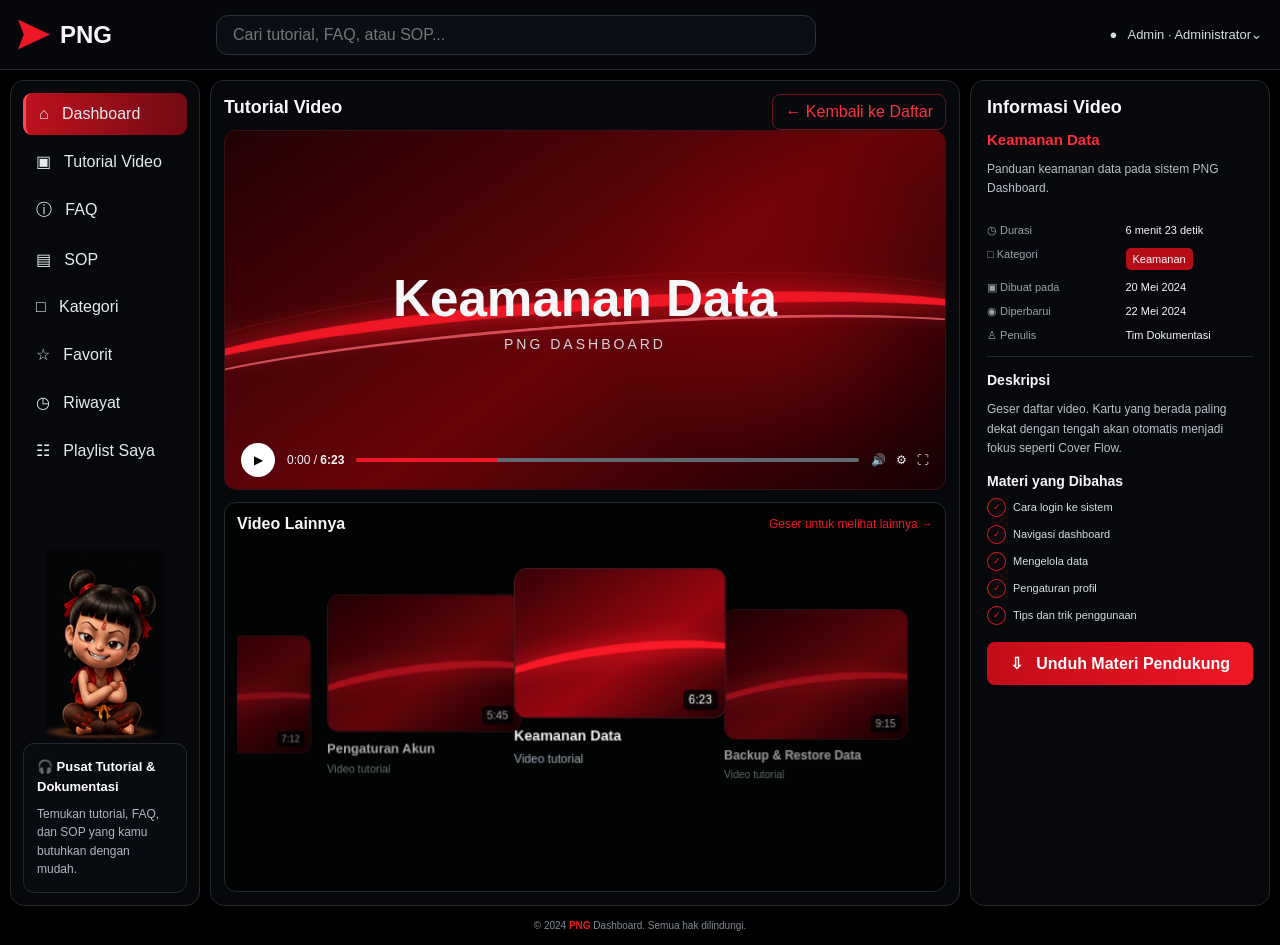
==== index[1].html @ 00887e5a "Add files via upload" ====
<!doctype html>
<html lang="id">
<head>
<meta charset="utf-8">
<meta name="viewport" content="width=device-width,initial-scale=1">
<title>PNG Dashboard</title>
<style>
:root{
  --bg:#030406; --panel:#07090d; --panel2:#0a0d12;
  --line:#252a31; --red:#ef1725; --red2:#8a0610;
  --text:#f6f7f8; --muted:#9ba3ad;
}
*{box-sizing:border-box}
html,body{margin:0;min-height:100%;background:#000;color:var(--text);font-family:Inter,Arial,sans-serif}
body{overflow-x:hidden}
button,input{font:inherit}
button{cursor:pointer}
.topbar{
  height:70px;display:grid;grid-template-columns:180px minmax(280px,600px) 1fr;
  align-items:center;gap:18px;padding:0 18px;border-bottom:1px solid var(--line);
  background:#05070a;position:sticky;top:0;z-index:20
}
.brand{display:flex;align-items:center;gap:10px;font-size:24px;font-weight:900}
.brand-mark{width:32px;height:30px;background:var(--red);clip-path:polygon(0 0,100% 50%,0 100%,18% 50%)}
.search{height:40px;background:#0a0f15;border:1px solid #2b333d;border-radius:12px;color:white;padding:0 16px}
.user{justify-self:end;color:#d7dbe0;font-size:13px}
.layout{
  display:grid;grid-template-columns:190px minmax(0,1fr) 300px;
  gap:10px;padding:10px;min-height:calc(100vh - 70px)
}
.sidebar,.main,.info{
  background:#06080b;border:1px solid var(--line);border-radius:14px
}
.sidebar{padding:12px;display:flex;flex-direction:column;min-height:calc(100vh - 90px)}
.nav{display:grid;gap:5px}
.nav button{
  width:100%;border:0;background:transparent;color:#e7ebef;text-align:left;
  padding:12px 13px;border-radius:9px
}
.nav button.active{background:linear-gradient(90deg,#bd111d,#720b13);border-left:3px solid #ff4855}
.sidebar-bottom{margin-top:auto}
.mascot-wrap{display:flex;justify-content:center;align-items:flex-end;height:205px;padding-bottom:4px}
.mascot{width:118px;height:auto;object-fit:contain;display:block}
.help{
  border:1px solid var(--line);border-radius:11px;padding:13px;color:#b0b7c0;
  font-size:12px;line-height:1.55;background:#080b0f
}
.help strong{display:block;color:white;font-size:13px;margin-bottom:7px}

.main{padding:13px;overflow:hidden}
.main-head{display:flex;justify-content:space-between;align-items:center}
.main-head h2{font-size:18px;margin:2px 0 12px}
.back{border:1px solid #731019;color:#ff3140;background:#07090c;border-radius:8px;padding:8px 12px}

.player{
  height:360px;position:relative;overflow:hidden;border-radius:12px;border:1px solid #391116;
  background:
    radial-gradient(circle at 78% 48%,rgba(211,0,18,.25),transparent 30%),
    linear-gradient(145deg,#210204,#670309 53%,#140103)
}
.wave,.wave2,.wave3{position:absolute;left:-12%;right:-12%;border-radius:50%;transform:rotate(-4deg)}
.wave{top:47%;height:120px;border-top:12px solid var(--red);filter:drop-shadow(0 0 12px var(--red))}
.wave2{top:54%;height:95px;border-top:3px solid #ff6a73;opacity:.72}
.wave3{top:41%;height:150px;border-top:1px solid #8d1118;opacity:.6}
.hero{position:absolute;inset:0;display:grid;place-content:center;text-align:center}
.hero h1{font-size:clamp(34px,4vw,58px);margin:0 0 8px}
.hero p{margin:0;color:#d3d6da;letter-spacing:3px;font-size:14px}
.controls{
  position:absolute;left:16px;right:16px;bottom:12px;
  display:flex;align-items:center;gap:12px;font-size:12px
}
.play{width:34px;height:34px;border:0;border-radius:50%;background:white}
.track{height:4px;background:#606872;border-radius:99px;overflow:hidden;flex:1}
.track span{display:block;width:28%;height:100%;background:var(--red)}

.related{
  margin-top:12px;border:1px solid var(--line);border-radius:12px;background:#020303;
  padding:12px 12px 8px;min-height:390px;display:flex;flex-direction:column
}
.related-head{display:flex;justify-content:space-between;align-items:center}
.related-head h3{margin:0;font-size:16px}
.related-head span{color:var(--red);font-size:12px}
.scroller{
  flex:1;min-height:300px;display:flex;align-items:center;gap:18px;
  overflow-x:auto;overflow-y:hidden;padding:22px 28px 12px;
  background:#020303;scroll-snap-type:x mandatory;
  scroll-padding-inline:calc(50% - 100px);-webkit-overflow-scrolling:touch;
  touch-action:pan-x;overscroll-behavior-x:contain;cursor:grab;
  scrollbar-width:thin;scrollbar-color:var(--red) #272b30
}
.scroller:active{cursor:grabbing}
.scroller::-webkit-scrollbar{height:5px}
.scroller::-webkit-scrollbar-track{background:#272b30;border-radius:20px}
.scroller::-webkit-scrollbar-thumb{background:var(--red);border-radius:20px}
.card{
  flex:0 0 178px;scroll-snap-align:center;transform-origin:center bottom;
  transition:transform .12s linear,opacity .12s linear,filter .12s linear;
  cursor:pointer;will-change:transform,opacity
}
.thumb{
  height:126px;border:1px solid #43161b;border-radius:11px;position:relative;overflow:hidden;
  background:linear-gradient(145deg,#310206,#8e0710 58%,#230205)
}
.thumb:after{
  content:"";position:absolute;left:-25%;right:-25%;top:51%;height:62px;border-radius:50%;
  border-top:7px solid var(--red);filter:drop-shadow(0 0 9px var(--red));transform:rotate(-7deg)
}
.duration{position:absolute;right:6px;bottom:6px;background:#050505df;padding:3px 5px;border-radius:4px;font-size:10px;z-index:2}
.card h4{font-size:12px;line-height:1.3;margin:8px 0 4px}
.card p{font-size:10px;color:var(--muted);margin:0}

.info{padding:16px}
.info h2{font-size:18px;margin:0 0 13px}
.info-title{font-size:15px;color:#ff2d3b;margin:0 0 11px}
.desc{color:#b9c1ca;font-size:12px;line-height:1.6}
.meta{display:grid;grid-template-columns:1fr 1fr;gap:11px;padding:14px 0;border-bottom:1px solid var(--line);font-size:11px}
.label{color:var(--muted)}
.tag{background:#b70d19;padding:5px 7px;border-radius:5px;display:inline-block}
.info h3:not(.info-title){font-size:14px;margin:15px 0 9px}
.topics{display:grid;gap:8px;font-size:11px;color:#d8dde3}
.topics span:before{
  content:"✓";display:inline-grid;place-items:center;width:17px;height:17px;
  color:var(--red);border:1px solid var(--red);border-radius:50%;font-size:9px;margin-right:7px
}
.download{
  width:100%;margin-top:17px;border:0;border-radius:8px;padding:12px;
  color:white;font-weight:700;background:linear-gradient(90deg,#c30c19,#f01726)
}
footer{text-align:center;color:#828b95;padding:4px 0 14px;font-size:10px}
footer b{color:var(--red)}

@media(max-width:1150px){
  .layout{grid-template-columns:170px minmax(0,1fr)}
  .info{grid-column:2}
  .player{height:330px}
}
@media(max-width:760px){
  .topbar{height:auto;grid-template-columns:1fr auto;padding:10px}
  .search{grid-column:1/-1;grid-row:2}
  .layout{grid-template-columns:1fr}
  .sidebar{display:none}.info{grid-column:auto}
  .player{height:280px}
  .related{min-height:330px}.scroller{min-height:250px}
}
</style>
</head>
<body>
<header class="topbar">
  <div class="brand"><span class="brand-mark"></span>PNG</div>
  <input class="search" placeholder="Cari tutorial, FAQ, atau SOP...">
  <div class="user">● &nbsp; Admin · Administrator⌄</div>
</header>

<div class="layout">
  <aside class="sidebar">
    <div class="nav">
      <button class="active">⌂ &nbsp; Dashboard</button>
      <button>▣ &nbsp; Tutorial Video</button>
      <button>ⓘ &nbsp; FAQ</button>
      <button>▤ &nbsp; SOP</button>
      <button>□ &nbsp; Kategori</button>
      <button>☆ &nbsp; Favorit</button>
      <button>◷ &nbsp; Riwayat</button>
      <button>☷ &nbsp; Playlist Saya</button>
    </div>

    <div class="sidebar-bottom">
      <div class="mascot-wrap"><img class="mascot" src="mascot.png" alt="Maskot kecil"></div>
      <div class="help">
        <strong>🎧 Pusat Tutorial & Dokumentasi</strong>
        Temukan tutorial, FAQ, dan SOP yang kamu butuhkan dengan mudah.
      </div>
    </div>
  </aside>

  <main class="main">
    <div class="main-head">
      <h2>Tutorial Video</h2>
      <button class="back">← Kembali ke Daftar</button>
    </div>

    <section class="player">
      <div class="wave"></div><div class="wave2"></div><div class="wave3"></div>
      <div class="hero">
        <div>
          <h1 id="heroTitle">Manajemen Data</h1>
          <p>PNG DASHBOARD</p>
        </div>
      </div>
      <div class="controls">
        <button class="play">▶</button>
        <span>0:00 / <b id="heroTime">7:12</b></span>
        <div class="track"><span></span></div>
        <span>🔊 &nbsp; ⚙ &nbsp; ⛶</span>
      </div>
    </section>

    <section class="related">
      <div class="related-head">
        <h3>Video Lainnya</h3>
        <span>Geser untuk melihat lainnya →</span>
      </div>
      <div class="scroller" id="scroller"></div>
    </section>
  </main>

  <aside class="info">
    <h2>Informasi Video</h2>
    <h3 class="info-title" id="infoTitle">Manajemen Data</h3>
    <p class="desc" id="infoDesc">Panduan manajemen data pada sistem PNG Dashboard.</p>
    <div class="meta">
      <div class="label">◷ Durasi</div><div id="duration">7 menit 12 detik</div>
      <div class="label">□ Kategori</div><div><span class="tag" id="category">Manajemen Data</span></div>
      <div class="label">▣ Dibuat pada</div><div>20 Mei 2024</div>
      <div class="label">◉ Diperbarui</div><div>22 Mei 2024</div>
      <div class="label">♙ Penulis</div><div>Tim Dokumentasi</div>
    </div>
    <h3>Deskripsi</h3>
    <p class="desc">Geser daftar video. Kartu yang berada paling dekat dengan tengah akan otomatis menjadi fokus seperti Cover Flow.</p>
    <h3>Materi yang Dibahas</h3>
    <div class="topics">
      <span>Cara login ke sistem</span>
      <span>Navigasi dashboard</span>
      <span>Mengelola data</span>
      <span>Pengaturan profil</span>
      <span>Tips dan trik penggunaan</span>
    </div>
    <button class="download">⇩ &nbsp; Unduh Materi Pendukung</button>
  </aside>
</div>

<footer>© 2024 <b>PNG</b> Dashboard. Semua hak dilindungi.</footer>

<script>
const videos=[
  ["Cara Login ke Sistem","6:12","6 menit 12 detik","Login"],
  ["Cara Membuat Laporan","6:30","6 menit 30 detik","Laporan"],
  ["Tutorial Penggunaan Sistem","8:45","8 menit 45 detik","Penggunaan Sistem"],
  ["Manajemen Data","7:12","7 menit 12 detik","Manajemen Data"],
  ["Pengaturan Akun","5:45","5 menit 45 detik","Akun"],
  ["Keamanan Data","6:23","6 menit 23 detik","Keamanan"],
  ["Backup & Restore Data","9:15","9 menit 15 detik","Backup"]
];
const scroller=document.getElementById("scroller");
let active=3, raf=0;

function render(){
  scroller.innerHTML="";
  videos.forEach((v,i)=>{
    const card=document.createElement("article");
    card.className="card";
    card.innerHTML=`<div class="thumb"><span class="duration">${v[1]}</span></div><h4>${v[0]}</h4><p>Video tutorial</p>`;
    card.addEventListener("click",()=>centerCard(i,true));
    scroller.appendChild(card);
  });
}
function setInfo(i){
  active=i; const v=videos[i];
  heroTitle.textContent=v[0];
  heroTime.textContent=v[1];
  infoTitle.textContent=v[0];
  duration.textContent=v[2];
  category.textContent=v[3];
  infoDesc.textContent="Panduan "+v[0].toLowerCase()+" pada sistem PNG Dashboard.";
}
function updateCoverFlow(){
  cancelAnimationFrame(raf);
  raf=requestAnimationFrame(()=>{
    const outer=scroller.getBoundingClientRect();
    const center=outer.left+outer.width/2;
    let closest=0,best=Infinity;
    [...scroller.children].forEach((card,i)=>{
      const r=card.getBoundingClientRect();
      const d=(r.left+r.width/2-center)/190;
      const ad=Math.abs(d);
      if(ad<best){best=ad;closest=i}
      const scale=Math.max(.80,1.22-ad*.15);
      const lift=Math.max(0,34-ad*15);
      const opacity=Math.max(.44,1-ad*.17);
      const rotate=Math.max(-10,Math.min(10,d*-4));
      card.style.transform=`translateY(${-lift}px) scale(${scale}) rotateY(${rotate}deg)`;
      card.style.opacity=opacity;
      card.style.filter=ad<.5?"brightness(1.13)":"brightness(.82)";
      card.style.zIndex=String(Math.max(1,20-Math.round(ad*4)));
    });
    if(closest!==active)setInfo(closest);
  });
}
function centerCard(i,smooth=false){
  const card=scroller.children[i];
  if(!card)return;
  const left=card.offsetLeft-(scroller.clientWidth-card.offsetWidth)/2;
  scroller.scrollTo({left,behavior:smooth?"smooth":"auto"});
}
scroller.addEventListener("scroll",updateCoverFlow,{passive:true});
scroller.addEventListener("wheel",e=>{
  if(Math.abs(e.deltaY)>Math.abs(e.deltaX)){
    scroller.scrollLeft+=e.deltaY;e.preventDefault();
  }
},{passive:false});

let drag=false,startX=0,startScroll=0;
scroller.addEventListener("pointerdown",e=>{
  if(e.pointerType==="touch")return;
  drag=true;startX=e.clientX;startScroll=scroller.scrollLeft;
  scroller.setPointerCapture(e.pointerId);
});
scroller.addEventListener("pointermove",e=>{
  if(!drag)return;
  scroller.scrollLeft=startScroll-(e.clientX-startX);
});
scroller.addEventListener("pointerup",()=>drag=false);
scroller.addEventListener("pointercancel",()=>drag=false);

window.addEventListener("resize",()=>{
  centerCard(active,false);updateCoverFlow();
});

render();setInfo(active);
requestAnimationFrame(()=>{centerCard(active,false);updateCoverFlow()});
</script>
</body>
</html>
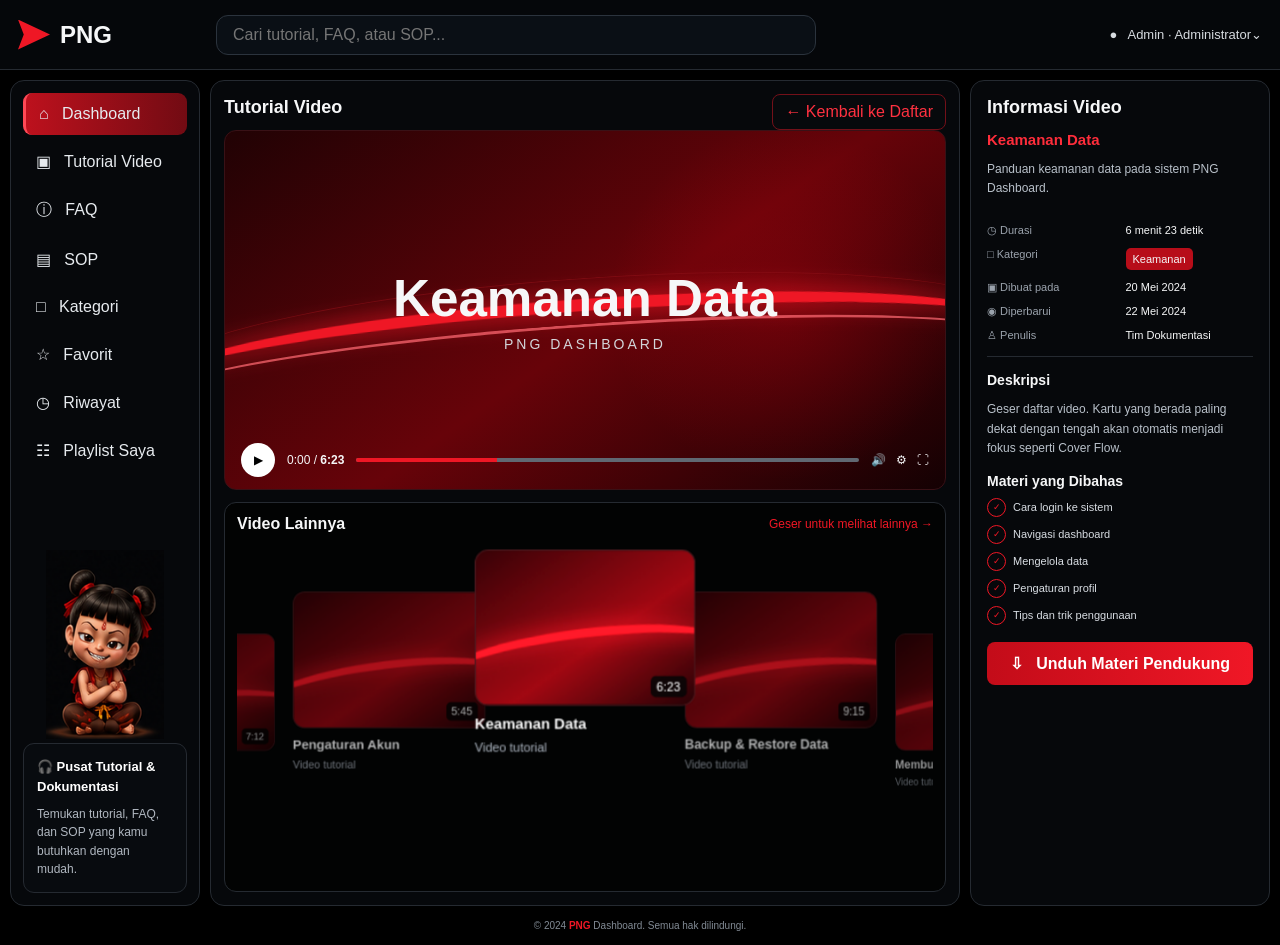
==== commit dec5a81f: "Add files via upload" ====
--- a/index[1].html
+++ b/index[1].html
@@ -129,6 +129,17 @@
 footer{text-align:center;color:#828b95;padding:4px 0 14px;font-size:10px}
 footer b{color:var(--red)}
 
+
+.page-view{display:none}
+.page-view.active{display:block}
+.simple-page{min-height:760px;padding:8px 2px}
+.simple-page h2{margin:0 0 8px;font-size:22px}
+.simple-page .lead{color:var(--muted);font-size:13px;margin:0 0 18px}
+.content-grid{display:grid;grid-template-columns:repeat(2,minmax(0,1fr));gap:12px}
+.content-box{border:1px solid var(--line);border-radius:12px;background:#080b0f;padding:16px}
+.content-box h3{margin:0 0 8px;font-size:15px}.content-box p{margin:0;color:#aeb6bf;font-size:12px;line-height:1.6}
+@media(max-width:760px){.content-grid{grid-template-columns:1fr}}
+
 @media(max-width:1150px){
   .layout{grid-template-columns:170px minmax(0,1fr)}
   .info{grid-column:2}
@@ -142,26 +153,37 @@
   .player{height:280px}
   .related{min-height:330px}.scroller{min-height:250px}
 }
+
+.search-wrap{position:relative}
+.search-wrap .search{width:100%}
+.search-results{display:none;position:absolute;top:48px;left:0;right:0;z-index:99;background:#080b0f;border:1px solid #2b333d;border-radius:12px;padding:7px;max-height:320px;overflow:auto;box-shadow:0 16px 40px #000b}
+.search-results.show{display:block}
+.search-item{padding:10px 11px;border-radius:8px;cursor:pointer;border-bottom:1px solid #171c22}
+.search-item:last-child{border-bottom:0}
+.search-item:hover{background:#15191f}
+.search-item b{display:block;font-size:12px;color:#fff;margin-bottom:3px}
+.search-item small,.search-empty{font-size:10px;color:#9ba3ad}
+.search-empty{padding:12px;text-align:center}
 </style>
 </head>
 <body>
 <header class="topbar">
   <div class="brand"><span class="brand-mark"></span>PNG</div>
-  <input class="search" placeholder="Cari tutorial, FAQ, atau SOP...">
+  <div class="search-wrap"><input class="search" id="globalSearch" autocomplete="off" placeholder="Cari tutorial, FAQ, atau SOP..."><div class="search-results" id="searchResults"></div></div>
   <div class="user">● &nbsp; Admin · Administrator⌄</div>
 </header>
 
 <div class="layout">
   <aside class="sidebar">
     <div class="nav">
-      <button class="active">⌂ &nbsp; Dashboard</button>
-      <button>▣ &nbsp; Tutorial Video</button>
-      <button>ⓘ &nbsp; FAQ</button>
-      <button>▤ &nbsp; SOP</button>
-      <button>□ &nbsp; Kategori</button>
-      <button>☆ &nbsp; Favorit</button>
-      <button>◷ &nbsp; Riwayat</button>
-      <button>☷ &nbsp; Playlist Saya</button>
+      <button class="active" data-page="dashboard">⌂ &nbsp; Dashboard</button>
+      <button data-page="tutorial">▣ &nbsp; Tutorial Video</button>
+      <button data-page="faq">ⓘ &nbsp; FAQ</button>
+      <button data-page="sop">▤ &nbsp; SOP</button>
+      <button data-page="kategori">□ &nbsp; Kategori</button>
+      <button data-page="favorit">☆ &nbsp; Favorit</button>
+      <button data-page="riwayat">◷ &nbsp; Riwayat</button>
+      <button data-page="playlist">☷ &nbsp; Playlist Saya</button>
     </div>
 
     <div class="sidebar-bottom">
@@ -174,6 +196,7 @@
   </aside>
 
   <main class="main">
+    <div id="dashboard" class="page-view active">
     <div class="main-head">
       <h2>Tutorial Video</h2>
       <button class="back">← Kembali ke Daftar</button>
@@ -202,6 +225,15 @@
       </div>
       <div class="scroller" id="scroller"></div>
     </section>
+    </div>
+
+    <div id="tutorial" class="page-view simple-page"><h2>Tutorial Video</h2><p class="lead">Pilih tutorial yang ingin dipelajari.</p><div class="content-grid"><div class="content-box"><h3>Manajemen Data</h3><p>Panduan mengelola data pada PNG Dashboard.</p></div><div class="content-box"><h3>Pengaturan Akun</h3><p>Panduan pengaturan profil dan akun.</p></div><div class="content-box"><h3>Keamanan Data</h3><p>Materi dasar menjaga keamanan data.</p></div><div class="content-box"><h3>Backup & Restore</h3><p>Panduan pencadangan dan pemulihan data.</p></div></div></div>
+    <div id="faq" class="page-view simple-page"><h2>FAQ</h2><p class="lead">Pertanyaan yang sering ditanyakan.</p><div class="content-grid"><div class="content-box"><h3>Bagaimana cara login?</h3><p>Gunakan akun yang sudah diberikan lalu masuk melalui halaman login.</p></div><div class="content-box"><h3>Lupa kata sandi?</h3><p>Hubungi admin atau gunakan alur pemulihan akun yang tersedia.</p></div></div></div>
+    <div id="sop" class="page-view simple-page"><h2>SOP</h2><p class="lead">Dokumen prosedur kerja PNG.</p><div class="content-grid"><div class="content-box"><h3>SOP Pengelolaan Data</h3><p>Alur dasar input, pemeriksaan, dan pembaruan data.</p></div><div class="content-box"><h3>SOP Backup</h3><p>Langkah pencadangan data secara berkala.</p></div></div></div>
+    <div id="kategori" class="page-view simple-page"><h2>Kategori</h2><p class="lead">Cari materi berdasarkan kategori.</p><div class="content-grid"><div class="content-box"><h3>Dasar Sistem</h3><p>Login, navigasi, dan penggunaan dasar.</p></div><div class="content-box"><h3>Manajemen Data</h3><p>Pengelolaan, laporan, backup, dan keamanan.</p></div></div></div>
+    <div id="favorit" class="page-view simple-page"><h2>Favorit</h2><p class="lead">Tutorial yang kamu simpan akan tampil di sini.</p><div class="content-box"><h3>Belum ada favorit</h3><p>Nanti kita bisa tambahkan tombol bintang pada setiap tutorial.</p></div></div>
+    <div id="riwayat" class="page-view simple-page"><h2>Riwayat</h2><p class="lead">Daftar tutorial yang terakhir dibuka.</p><div class="content-box"><h3>Manajemen Data</h3><p>Terakhir dilihat • 7 menit 12 detik</p></div></div>
+    <div id="playlist" class="page-view simple-page"><h2>Playlist Saya</h2><p class="lead">Kumpulan tutorial pilihanmu.</p><div class="content-box"><h3>Playlist masih kosong</h3><p>Nanti tutorial bisa ditambahkan ke playlist dari halaman video.</p></div></div>
   </main>
 
   <aside class="info">
@@ -239,20 +271,33 @@
   ["Manajemen Data","7:12","7 menit 12 detik","Manajemen Data"],
   ["Pengaturan Akun","5:45","5 menit 45 detik","Akun"],
   ["Keamanan Data","6:23","6 menit 23 detik","Keamanan"],
-  ["Backup & Restore Data","9:15","9 menit 15 detik","Backup"]
+  ["Backup & Restore Data","9:15","9 menit 15 detik","Backup"],
+  ["Membuat Pengguna Baru","5:18","5 menit 18 detik","Pengguna"],
+  ["Mengatur Hak Akses","7:05","7 menit 5 detik","Akses"],
+  ["Export Data ke Excel","4:52","4 menit 52 detik","Data"],
+  ["Import Data","6:41","6 menit 41 detik","Data"],
+  ["Membuat Dashboard","10:08","10 menit 8 detik","Dashboard"],
+  ["Membuat Notifikasi","5:36","5 menit 36 detik","Notifikasi"],
+  ["Pengaturan Profil","4:27","4 menit 27 detik","Profil"]
 ];
 const scroller=document.getElementById("scroller");
 let active=3, raf=0;
 
+const loopCopies=3;
+let realCount=videos.length;
+
 function render(){
   scroller.innerHTML="";
-  videos.forEach((v,i)=>{
-    const card=document.createElement("article");
-    card.className="card";
-    card.innerHTML=`<div class="thumb"><span class="duration">${v[1]}</span></div><h4>${v[0]}</h4><p>Video tutorial</p>`;
-    card.addEventListener("click",()=>centerCard(i,true));
-    scroller.appendChild(card);
-  });
+  for(let copy=0;copy<loopCopies;copy++){
+    videos.forEach((v,i)=>{
+      const card=document.createElement("article");
+      card.className="card";
+      card.dataset.real=i;
+      card.innerHTML=`<div class="thumb"><span class="duration">${v[1]}</span></div><h4>${v[0]}</h4><p>Video tutorial</p>`;
+      card.addEventListener("click",()=>centerRealCard(i,true));
+      scroller.appendChild(card);
+    });
+  }
 }
 function setInfo(i){
   active=i; const v=videos[i];
@@ -268,31 +313,61 @@
   raf=requestAnimationFrame(()=>{
     const outer=scroller.getBoundingClientRect();
     const center=outer.left+outer.width/2;
-    let closest=0,best=Infinity;
-    [...scroller.children].forEach((card,i)=>{
+    let closestCard=null,best=Infinity;
+    [...scroller.children].forEach((card)=>{
       const r=card.getBoundingClientRect();
       const d=(r.left+r.width/2-center)/190;
       const ad=Math.abs(d);
-      if(ad<best){best=ad;closest=i}
-      const scale=Math.max(.80,1.22-ad*.15);
-      const lift=Math.max(0,34-ad*15);
-      const opacity=Math.max(.44,1-ad*.17);
+      if(ad<best){best=ad;closestCard=card}
+      const scale=Math.max(.80,1.24-ad*.15);
+      const lift=Math.max(0,42-ad*16);
+      const opacity=Math.max(.52,1-ad*.14);
       const rotate=Math.max(-10,Math.min(10,d*-4));
       card.style.transform=`translateY(${-lift}px) scale(${scale}) rotateY(${rotate}deg)`;
       card.style.opacity=opacity;
-      card.style.filter=ad<.5?"brightness(1.13)":"brightness(.82)";
-      card.style.zIndex=String(Math.max(1,20-Math.round(ad*4)));
+      card.style.filter=ad<.55?"brightness(1.14)":"brightness(.84)";
+      card.style.zIndex=String(Math.max(1,30-Math.round(ad*5)));
     });
-    if(closest!==active)setInfo(closest);
+    if(closestCard){
+      const real=+closestCard.dataset.real;
+      if(real!==active)setInfo(real);
+    }
   });
 }
-function centerCard(i,smooth=false){
-  const card=scroller.children[i];
+
+function cardStep(){
+  const cards=[...scroller.children];
+  if(cards.length<2)return 196;
+  return cards[1].offsetLeft-cards[0].offsetLeft;
+}
+function jumpToMiddleCopy(realIndex){
+  const idx=realCount+realIndex;
+  const card=scroller.children[idx];
+  if(!card)return;
+  scroller.scrollLeft=card.offsetLeft-(scroller.clientWidth-card.offsetWidth)/2;
+}
+function centerRealCard(realIndex,smooth=false){
+  const middleIndex=realCount+realIndex;
+  const card=scroller.children[middleIndex];
   if(!card)return;
   const left=card.offsetLeft-(scroller.clientWidth-card.offsetWidth)/2;
   scroller.scrollTo({left,behavior:smooth?"smooth":"auto"});
 }
-scroller.addEventListener("scroll",updateCoverFlow,{passive:true});
+function normalizeLoop(){
+  const step=cardStep();
+  const oneSet=step*realCount;
+  if(!oneSet)return;
+  if(scroller.scrollLeft < oneSet*.45){
+    scroller.scrollLeft += oneSet;
+  }else if(scroller.scrollLeft > oneSet*1.55){
+    scroller.scrollLeft -= oneSet;
+  }
+}
+scroller.addEventListener("scroll",()=>{
+  updateCoverFlow();
+  clearTimeout(scroller._loopTimer);
+  scroller._loopTimer=setTimeout(normalizeLoop,90);
+},{passive:true});
 scroller.addEventListener("wheel",e=>{
   if(Math.abs(e.deltaY)>Math.abs(e.deltaX)){
     scroller.scrollLeft+=e.deltaY;e.preventDefault();
@@ -313,11 +388,44 @@
 scroller.addEventListener("pointercancel",()=>drag=false);
 
 window.addEventListener("resize",()=>{
-  centerCard(active,false);updateCoverFlow();
+  centerRealCard(active,false);updateCoverFlow();
 });
 
+const navButtons=[...document.querySelectorAll(".nav button[data-page]")];
+const pageViews=[...document.querySelectorAll(".page-view")];
+const infoPanel=document.querySelector(".info");
+function showPage(id){
+  navButtons.forEach(b=>b.classList.toggle("active",b.dataset.page===id));
+  pageViews.forEach(p=>p.classList.toggle("active",p.id===id));
+  infoPanel.style.display=id==="dashboard"?"block":"none";
+  if(id==="dashboard") requestAnimationFrame(()=>{jumpToMiddleCopy(active);updateCoverFlow()});
+}
+navButtons.forEach(b=>b.addEventListener("click",()=>showPage(b.dataset.page)));
+
 render();setInfo(active);
-requestAnimationFrame(()=>{centerCard(active,false);updateCoverFlow()});
+requestAnimationFrame(()=>{jumpToMiddleCopy(active);updateCoverFlow()});
+
+const globalSearch=document.getElementById("globalSearch");
+const searchResults=document.getElementById("searchResults");
+if(globalSearch&&searchResults){
+  globalSearch.addEventListener("input",()=>{
+    const q=globalSearch.value.trim().toLowerCase();
+    if(!q){searchResults.classList.remove("show");return}
+    const matches=videos.map((v,i)=>({v,i})).filter(x=>(x.v[0]+" "+x.v[3]).toLowerCase().includes(q)).slice(0,7);
+    searchResults.innerHTML=matches.length
+      ? matches.map(x=>`<div class="search-item" data-i="${x.i}"><b>${x.v[0]}</b><small>Tutorial Video · ${x.v[3]}</small></div>`).join("")
+      : `<div class="search-empty">Belum ada hasil untuk “${globalSearch.value}”</div>`;
+    searchResults.classList.add("show");
+    searchResults.querySelectorAll(".search-item").forEach(el=>el.onclick=()=>{
+      const i=+el.dataset.i;
+      if(typeof showPage==="function") showPage("Tutorial Video");
+      setTimeout(()=>centerRealCard(i,true),80);
+      globalSearch.value=videos[i][0];
+      searchResults.classList.remove("show");
+    });
+  });
+  document.addEventListener("click",e=>{if(!e.target.closest(".search-wrap"))searchResults.classList.remove("show")});
+}
 </script>
 </body>
 </html>
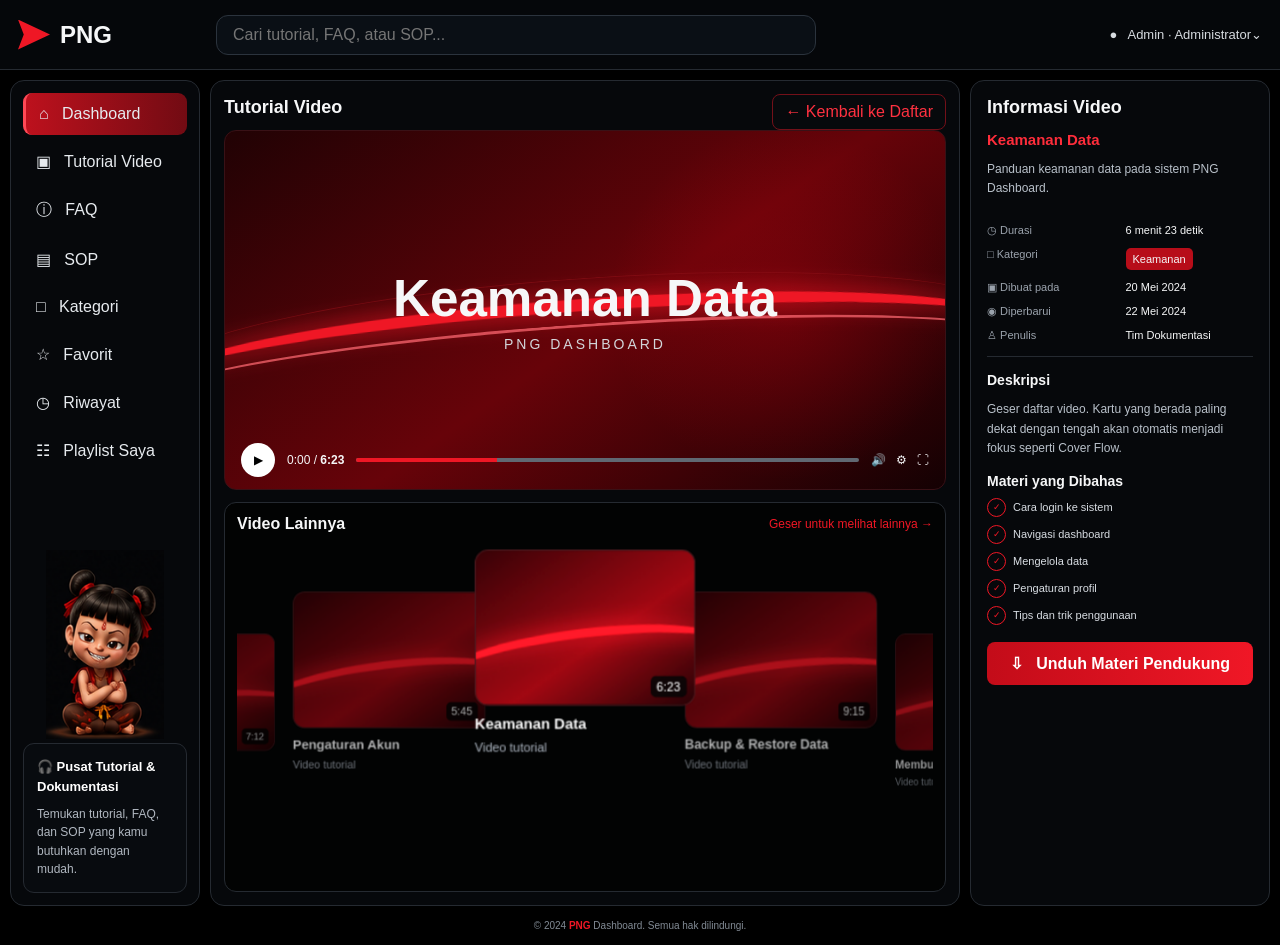
==== commit 5b0204bb: "Add files via upload" ====
--- a/index[1].html
+++ b/index[1].html
@@ -83,7 +83,7 @@
 .scroller{
   flex:1;min-height:300px;display:flex;align-items:center;gap:18px;
   overflow-x:auto;overflow-y:hidden;padding:22px 28px 12px;
-  background:#020303;scroll-snap-type:x mandatory;
+  background:#020303;scroll-snap-type:x proximity;scroll-behavior:auto;
   scroll-padding-inline:calc(50% - 100px);-webkit-overflow-scrolling:touch;
   touch-action:pan-x;overscroll-behavior-x:contain;cursor:grab;
   scrollbar-width:thin;scrollbar-color:var(--red) #272b30
@@ -94,7 +94,7 @@
 .scroller::-webkit-scrollbar-thumb{background:var(--red);border-radius:20px}
 .card{
   flex:0 0 178px;scroll-snap-align:center;transform-origin:center bottom;
-  transition:transform .12s linear,opacity .12s linear,filter .12s linear;
+  transition:transform .055s linear,opacity .055s linear,filter .055s linear;
   cursor:pointer;will-change:transform,opacity
 }
 .thumb{
@@ -370,22 +370,79 @@
 },{passive:true});
 scroller.addEventListener("wheel",e=>{
   if(Math.abs(e.deltaY)>Math.abs(e.deltaX)){
-    scroller.scrollLeft+=e.deltaY;e.preventDefault();
+    scroller.scrollLeft+=e.deltaY*1.35;e.preventDefault();updateCoverFlow();
   }
 },{passive:false});
 
-let drag=false,startX=0,startScroll=0;
+let drag=false,startX=0,startScroll=0,lastX=0,lastT=0,velocity=0,moved=false;
+
 scroller.addEventListener("pointerdown",e=>{
-  if(e.pointerType==="touch")return;
-  drag=true;startX=e.clientX;startScroll=scroller.scrollLeft;
-  scroller.setPointerCapture(e.pointerId);
+  drag=true;moved=false;
+  startX=lastX=e.clientX;
+  startScroll=scroller.scrollLeft;
+  lastT=performance.now();
+  velocity=0;
+  scroller.style.scrollSnapType="none";
+  scroller.style.cursor="grabbing";
+  try{scroller.setPointerCapture(e.pointerId)}catch(_){}
 });
+
 scroller.addEventListener("pointermove",e=>{
   if(!drag)return;
-  scroller.scrollLeft=startScroll-(e.clientX-startX);
+  const now=performance.now();
+  const dx=e.clientX-startX;
+  if(Math.abs(dx)>3)moved=true;
+  scroller.scrollLeft=startScroll-dx*1.28;
+
+  const dt=Math.max(1,now-lastT);
+  velocity=(lastX-e.clientX)/dt;
+  lastX=e.clientX;
+  lastT=now;
+  updateCoverFlow();
 });
-scroller.addEventListener("pointerup",()=>drag=false);
-scroller.addEventListener("pointercancel",()=>drag=false);
+
+function finishDrag(){
+  if(!drag)return;
+  drag=false;
+  scroller.style.cursor="grab";
+
+  // A short natural glide, then snap the nearest card to center.
+  let momentum=velocity*150;
+  momentum=Math.max(-260,Math.min(260,momentum));
+  scroller.scrollBy({left:momentum,behavior:"smooth"});
+
+  setTimeout(()=>{
+    normalizeLoop();
+    const outer=scroller.getBoundingClientRect();
+    const center=outer.left+outer.width/2;
+    let nearest=null,best=Infinity;
+    [...scroller.children].forEach(card=>{
+      const r=card.getBoundingClientRect();
+      const d=Math.abs((r.left+r.width/2)-center);
+      if(d<best){best=d;nearest=card}
+    });
+    if(nearest){
+      const left=nearest.offsetLeft-(scroller.clientWidth-nearest.offsetWidth)/2;
+      scroller.scrollTo({left,behavior:"smooth"});
+    }
+    setTimeout(()=>{scroller.style.scrollSnapType="x proximity"},220);
+  },90);
+}
+scroller.addEventListener("pointerup",finishDrag);
+scroller.addEventListener("pointercancel",finishDrag);
+scroller.addEventListener("lostpointercapture",finishDrag);
+
+// Touch remains native and smooth; update focus continuously while swiping.
+scroller.addEventListener("touchstart",()=>{
+  scroller.style.scrollSnapType="none";
+},{passive:true});
+scroller.addEventListener("touchend",()=>{
+  setTimeout(()=>{
+    normalizeLoop();
+    scroller.style.scrollSnapType="x proximity";
+    updateCoverFlow();
+  },80);
+},{passive:true});
 
 window.addEventListener("resize",()=>{
   centerRealCard(active,false);updateCoverFlow();
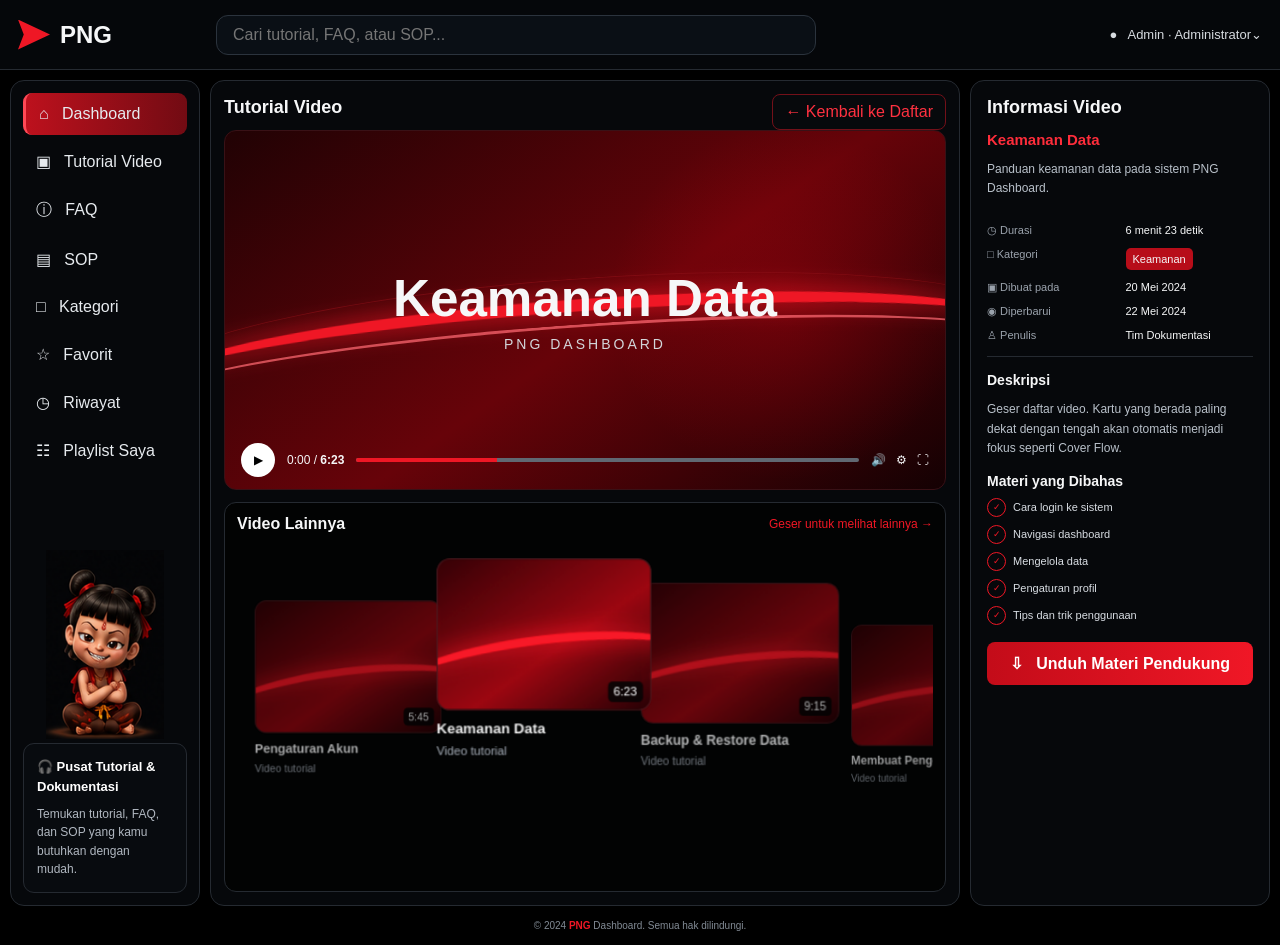
==== commit 9e4a469e: "Add files via upload" ====
--- a/index[1].html
+++ b/index[1].html
@@ -83,9 +83,9 @@
 .scroller{
   flex:1;min-height:300px;display:flex;align-items:center;gap:18px;
   overflow-x:auto;overflow-y:hidden;padding:22px 28px 12px;
-  background:#020303;scroll-snap-type:x proximity;scroll-behavior:auto;
+  background:#020303;scroll-snap-type:none;scroll-behavior:auto;
   scroll-padding-inline:calc(50% - 100px);-webkit-overflow-scrolling:touch;
-  touch-action:pan-x;overscroll-behavior-x:contain;cursor:grab;
+  touch-action:pan-y;overscroll-behavior-x:contain;cursor:grab;user-select:none;-webkit-user-select:none;
   scrollbar-width:thin;scrollbar-color:var(--red) #272b30
 }
 .scroller:active{cursor:grabbing}
@@ -93,9 +93,9 @@
 .scroller::-webkit-scrollbar-track{background:#272b30;border-radius:20px}
 .scroller::-webkit-scrollbar-thumb{background:var(--red);border-radius:20px}
 .card{
-  flex:0 0 178px;scroll-snap-align:center;transform-origin:center bottom;
+  flex:0 0 178px;scroll-snap-align:none;transform-origin:center bottom;
   transition:transform .055s linear,opacity .055s linear,filter .055s linear;
-  cursor:pointer;will-change:transform,opacity
+  cursor:grab;will-change:transform,opacity;user-select:none;-webkit-user-select:none
 }
 .thumb{
   height:126px;border:1px solid #43161b;border-radius:11px;position:relative;overflow:hidden;
@@ -365,84 +365,63 @@
 }
 scroller.addEventListener("scroll",()=>{
   updateCoverFlow();
-  clearTimeout(scroller._loopTimer);
-  scroller._loopTimer=setTimeout(normalizeLoop,90);
+  const step=cardStep(), oneSet=step*realCount;
+  if(oneSet && (scroller.scrollLeft < oneSet*.18 || scroller.scrollLeft > oneSet*1.82)){
+    normalizeLoop();
+  }
 },{passive:true});
 scroller.addEventListener("wheel",e=>{
   if(Math.abs(e.deltaY)>Math.abs(e.deltaX)){
-    scroller.scrollLeft+=e.deltaY*1.35;e.preventDefault();updateCoverFlow();
+    scroller.scrollLeft+=e.deltaY*2.0;e.preventDefault();updateCoverFlow();
   }
 },{passive:false});
 
-let drag=false,startX=0,startScroll=0,lastX=0,lastT=0,velocity=0,moved=false;
+let drag=false,startX=0,startScroll=0,dragPointer=null,hasMoved=false;
+
+scroller.addEventListener("dragstart",e=>e.preventDefault());
 
 scroller.addEventListener("pointerdown",e=>{
-  drag=true;moved=false;
-  startX=lastX=e.clientX;
+  if(e.button!==undefined && e.button!==0)return;
+  drag=true;
+  hasMoved=false;
+  dragPointer=e.pointerId;
+  startX=e.clientX;
   startScroll=scroller.scrollLeft;
-  lastT=performance.now();
-  velocity=0;
-  scroller.style.scrollSnapType="none";
   scroller.style.cursor="grabbing";
+  [...scroller.children].forEach(c=>c.style.cursor="grabbing");
   try{scroller.setPointerCapture(e.pointerId)}catch(_){}
 });
 
 scroller.addEventListener("pointermove",e=>{
-  if(!drag)return;
-  const now=performance.now();
+  if(!drag || (dragPointer!==null && e.pointerId!==dragPointer))return;
   const dx=e.clientX-startX;
-  if(Math.abs(dx)>3)moved=true;
-  scroller.scrollLeft=startScroll-dx*1.28;
-
-  const dt=Math.max(1,now-lastT);
-  velocity=(lastX-e.clientX)/dt;
-  lastX=e.clientX;
-  lastT=now;
+  if(Math.abs(dx)>2)hasMoved=true;
+  scroller.scrollLeft=startScroll-dx*1.7;
   updateCoverFlow();
+  if(hasMoved && e.cancelable)e.preventDefault();
 });
 
-function finishDrag(){
+function finishDrag(e){
   if(!drag)return;
   drag=false;
+  dragPointer=null;
   scroller.style.cursor="grab";
-
-  // A short natural glide, then snap the nearest card to center.
-  let momentum=velocity*150;
-  momentum=Math.max(-260,Math.min(260,momentum));
-  scroller.scrollBy({left:momentum,behavior:"smooth"});
-
-  setTimeout(()=>{
-    normalizeLoop();
-    const outer=scroller.getBoundingClientRect();
-    const center=outer.left+outer.width/2;
-    let nearest=null,best=Infinity;
-    [...scroller.children].forEach(card=>{
-      const r=card.getBoundingClientRect();
-      const d=Math.abs((r.left+r.width/2)-center);
-      if(d<best){best=d;nearest=card}
-    });
-    if(nearest){
-      const left=nearest.offsetLeft-(scroller.clientWidth-nearest.offsetWidth)/2;
-      scroller.scrollTo({left,behavior:"smooth"});
-    }
-    setTimeout(()=>{scroller.style.scrollSnapType="x proximity"},220);
-  },90);
+  [...scroller.children].forEach(c=>c.style.cursor="grab");
+  normalizeLoop();
+  updateCoverFlow();
 }
 scroller.addEventListener("pointerup",finishDrag);
 scroller.addEventListener("pointercancel",finishDrag);
 scroller.addEventListener("lostpointercapture",finishDrag);
 
-// Touch remains native and smooth; update focus continuously while swiping.
-scroller.addEventListener("touchstart",()=>{
-  scroller.style.scrollSnapType="none";
-},{passive:true});
-scroller.addEventListener("touchend",()=>{
-  setTimeout(()=>{
-    normalizeLoop();
-    scroller.style.scrollSnapType="x proximity";
-    updateCoverFlow();
-  },80);
-},{passive:true});
+// Stop a card click only when the user actually dragged it.
+scroller.addEventListener("click",e=>{
+  if(hasMoved){
+    e.preventDefault();
+    e.stopPropagation();
+    hasMoved=false;
+  }
+},true);
 
 window.addEventListener("resize",()=>{
   centerRealCard(active,false);updateCoverFlow();
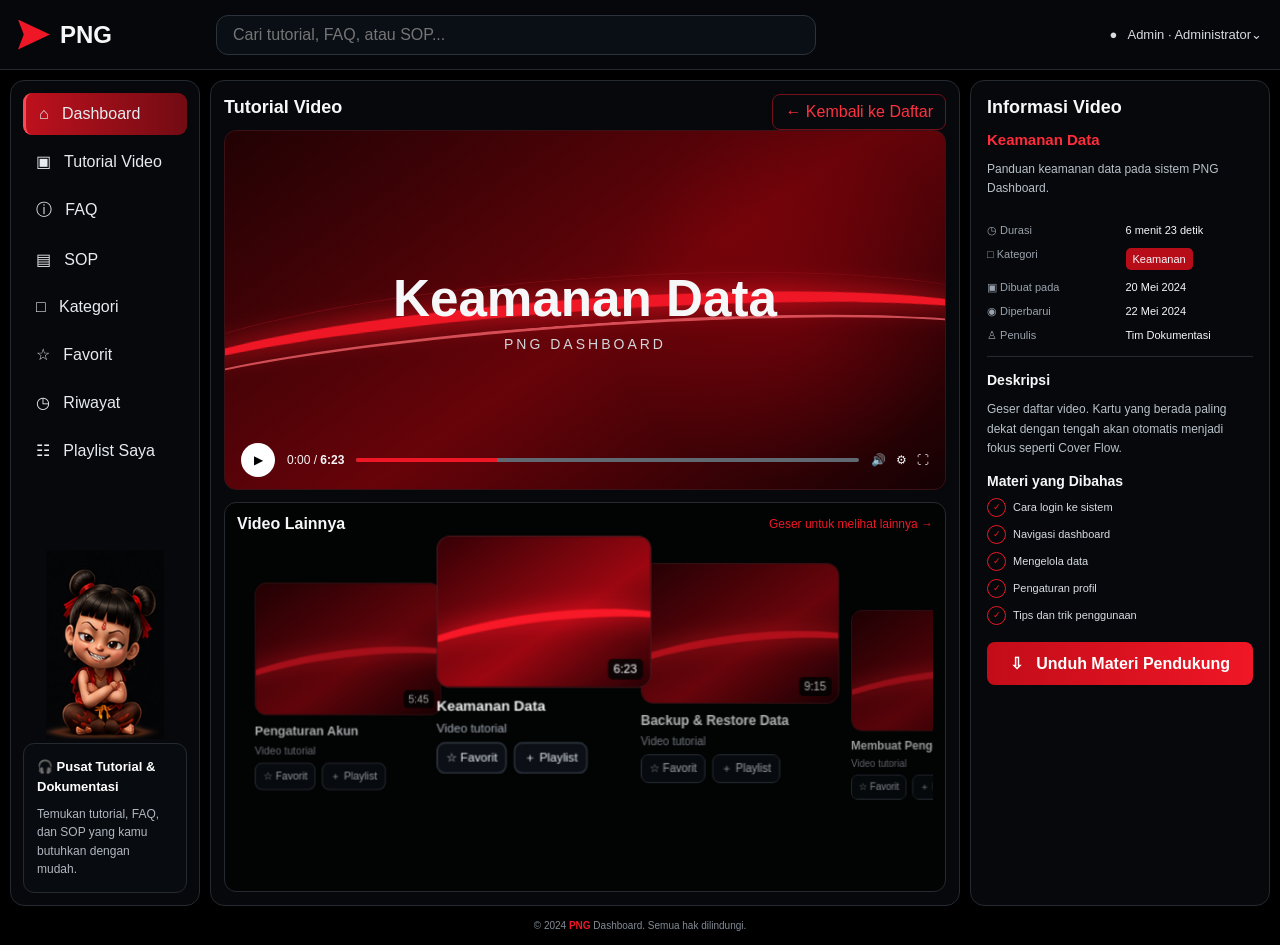
==== commit 743b98e7: "Add files via upload" ====
--- a/index[1].html
+++ b/index[1].html
@@ -164,6 +164,17 @@
 .search-item b{display:block;font-size:12px;color:#fff;margin-bottom:3px}
 .search-item small,.search-empty{font-size:10px;color:#9ba3ad}
 .search-empty{padding:12px;text-align:center}
+
+.player-controls button{cursor:pointer}
+.card-actions{display:flex;gap:6px;margin-top:6px}
+.mini-btn{border:1px solid #343b45;background:#0b0f14;color:#d8dde5;border-radius:7px;padding:5px 7px;font-size:10px;cursor:pointer}
+.mini-btn.on{border-color:#f31324;color:#fff;background:#7b0b14}
+.page-list{display:grid;gap:9px;margin-top:12px}
+.page-row{display:flex;align-items:center;justify-content:space-between;gap:12px;padding:11px 12px;border:1px solid #252a31;border-radius:10px;background:#070a0e}
+.page-row strong{font-size:12px}.page-row small{display:block;color:#929ba6;margin-top:3px}
+.page-empty{padding:28px 12px;text-align:center;color:#929ba6;border:1px dashed #303640;border-radius:10px;margin-top:12px}
+.toast{position:fixed;right:18px;bottom:18px;background:#11161c;border:1px solid #333b46;color:#fff;padding:10px 13px;border-radius:9px;font-size:11px;z-index:200;opacity:0;transform:translateY(8px);pointer-events:none;transition:.18s}
+.toast.show{opacity:1;transform:none}
 </style>
 </head>
 <body>
@@ -211,7 +222,7 @@
         </div>
       </div>
       <div class="controls">
-        <button class="play">▶</button>
+        <button class="play" id="playBtn" aria-label="Putar atau jeda">▶</button>
         <span>0:00 / <b id="heroTime">7:12</b></span>
         <div class="track"><span></span></div>
         <span>🔊 &nbsp; ⚙ &nbsp; ⛶</span>
@@ -293,7 +304,9 @@
       const card=document.createElement("article");
       card.className="card";
       card.dataset.real=i;
-      card.innerHTML=`<div class="thumb"><span class="duration">${v[1]}</span></div><h4>${v[0]}</h4><p>Video tutorial</p>`;
+      card.innerHTML=`<div class="thumb"><span class="duration">${v[1]}</span></div><h4>${v[0]}</h4><p>Video tutorial</p><div class="card-actions"><button class="mini-btn fav-btn" type="button" title="Favorit">☆ Favorit</button><button class="mini-btn list-btn" type="button" title="Playlist">＋ Playlist</button></div>`;
+      card.querySelector(".fav-btn").addEventListener("click",e=>{e.stopPropagation();toggleFavorite(i)});
+      card.querySelector(".list-btn").addEventListener("click",e=>{e.stopPropagation();togglePlaylist(i)});
       card.addEventListener("click",()=>centerRealCard(i,true));
       scroller.appendChild(card);
     });
@@ -462,6 +475,93 @@
   });
   document.addEventListener("click",e=>{if(!e.target.closest(".search-wrap"))searchResults.classList.remove("show")});
 }
+
+/* ===== PNG FINAL INTERACTIONS ===== */
+const pngState={favorites:new Set(),playlist:new Set(),history:[],playing:false,elapsed:0,timer:null};
+const toast=document.getElementById("toast");
+function say(msg){if(!toast)return;toast.textContent=msg;toast.classList.add("show");clearTimeout(toast._t);toast._t=setTimeout(()=>toast.classList.remove("show"),1500)}
+function secs(t){const a=t.split(":").map(Number);return a[0]*60+a[1]}
+function clock(s){s=Math.max(0,Math.round(s));return Math.floor(s/60)+":"+String(s%60).padStart(2,"0")}
+function refreshCardButtons(){
+  document.querySelectorAll(".card").forEach(c=>{
+    const i=+c.dataset.real;
+    const f=c.querySelector(".fav-btn"),p=c.querySelector(".list-btn");
+    if(f){f.classList.toggle("on",pngState.favorites.has(i));f.textContent=pngState.favorites.has(i)?"★ Favorit":"☆ Favorit"}
+    if(p){p.classList.toggle("on",pngState.playlist.has(i));p.textContent=pngState.playlist.has(i)?"✓ Playlist":"＋ Playlist"}
+  });
+}
+function toggleFavorite(i){pngState.favorites.has(i)?pngState.favorites.delete(i):pngState.favorites.add(i);refreshCardButtons();say(pngState.favorites.has(i)?"Ditambahkan ke Favorit":"Dihapus dari Favorit")}
+function togglePlaylist(i){pngState.playlist.has(i)?pngState.playlist.delete(i):pngState.playlist.add(i);refreshCardButtons();say(pngState.playlist.has(i)?"Ditambahkan ke Playlist":"Dihapus dari Playlist")}
+function addHistory(i){pngState.history=[i,...pngState.history.filter(x=>x!==i)].slice(0,12)}
+
+const oldSetInfo=setInfo;
+setInfo=function(i){
+  oldSetInfo(i);
+  pngState.elapsed=0;
+  addHistory(i);
+  updatePlayerTime();
+  refreshCardButtons();
+};
+function updatePlayerTime(){
+  const el=document.getElementById("playerTime");
+  if(el)el.textContent=clock(pngState.elapsed)+" / "+videos[active][1];
+}
+function togglePlay(){
+  pngState.playing=!pngState.playing;
+  const b=document.getElementById("playBtn");
+  if(b)b.textContent=pngState.playing?"❚❚":"▶";
+  clearInterval(pngState.timer);
+  if(pngState.playing){
+    pngState.timer=setInterval(()=>{
+      pngState.elapsed++;
+      if(pngState.elapsed>=secs(videos[active][1])){pngState.elapsed=0;pngState.playing=false;clearInterval(pngState.timer);if(b)b.textContent="▶"}
+      updatePlayerTime();
+    },1000);
+  }
+}
+const pb=document.getElementById("playBtn");
+if(pb)pb.addEventListener("click",togglePlay);
+
+function listHtml(indices,kind){
+  if(!indices.length)return `<div class="page-empty">Belum ada video di ${kind}.</div>`;
+  return `<div class="page-list">${indices.map(i=>`<div class="page-row"><div><strong>${videos[i][0]}</strong><small>${videos[i][3]} · ${videos[i][2]}</small></div><button class="mini-btn open-video" data-video="${i}" type="button">Buka Video</button></div>`).join("")}</div>`;
+}
+function bindOpenVideos(){
+  document.querySelectorAll(".open-video").forEach(b=>b.addEventListener("click",()=>{
+    const i=+b.dataset.video;
+    if(typeof showPage==="function")showPage("Tutorial Video");
+    setTimeout(()=>centerRealCard(i,true),80);
+  }));
+}
+
+/* Add dynamic behavior to sidebar pages without changing the established visual design. */
+const originalShowPage=typeof showPage==="function"?showPage:null;
+if(originalShowPage){
+  showPage=function(name){
+    originalShowPage(name);
+    setTimeout(()=>{
+      const host=document.querySelector(".main");
+      if(!host)return;
+      if(name==="Favorit"){
+        const area=host.querySelector(".page-content")||host.querySelector(".content")||host;
+        if(area && !host.querySelector(".player")){ area.insertAdjacentHTML("beforeend",listHtml([...pngState.favorites],"Favorit"));bindOpenVideos()}
+      }else if(name==="Riwayat"){
+        const area=host.querySelector(".page-content")||host.querySelector(".content")||host;
+        if(area && !host.querySelector(".player")){ area.insertAdjacentHTML("beforeend",listHtml(pngState.history,"Riwayat"));bindOpenVideos()}
+      }else if(name==="Playlist Saya"){
+        const area=host.querySelector(".page-content")||host.querySelector(".content")||host;
+        if(area && !host.querySelector(".player")){ area.insertAdjacentHTML("beforeend",listHtml([...pngState.playlist],"Playlist"));bindOpenVideos()}
+      }
+    },0);
+  };
+}
+refreshCardButtons();
+updatePlayerTime();
+
+/* Supporting-material button gives useful feedback in this static prototype. */
+document.querySelectorAll("button").forEach(b=>{
+  if(/Unduh Materi/i.test(b.textContent))b.addEventListener("click",()=>say("Materi pendukung siap dihubungkan ke file PDF nanti."));
+});
 </script>
-</body>
+<div class="toast" id="toast"></div></body>
 </html>
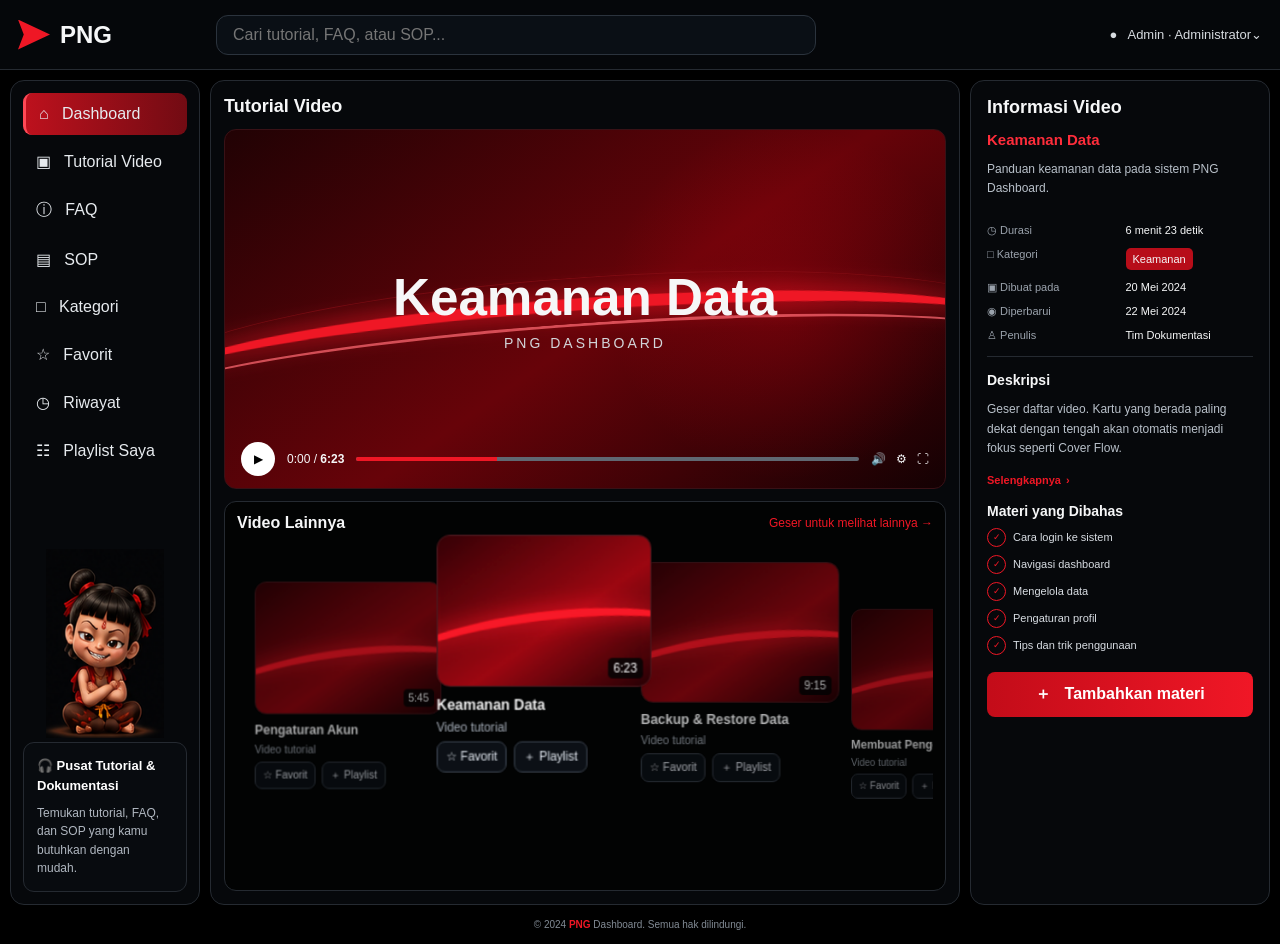
==== commit 435a6a68: "Add files via upload" ====
--- a/index[1].html
+++ b/index[1].html
@@ -175,6 +175,32 @@
 .page-empty{padding:28px 12px;text-align:center;color:#929ba6;border:1px dashed #303640;border-radius:10px;margin-top:12px}
 .toast{position:fixed;right:18px;bottom:18px;background:#11161c;border:1px solid #333b46;color:#fff;padding:10px 13px;border-radius:9px;font-size:11px;z-index:200;opacity:0;transform:translateY(8px);pointer-events:none;transition:.18s}
 .toast.show{opacity:1;transform:none}
+
+.more-info-wrap{margin:8px 0 13px}
+.more-info-toggle{display:inline-flex;align-items:center;gap:5px;border:0;background:transparent;color:var(--red);padding:0;font-size:11px;font-weight:700;cursor:pointer}
+.more-info-toggle:hover{text-decoration:underline}
+.more-info-text{display:none;margin:8px 0 0;color:#aeb6c0;font-size:11px;line-height:1.65}
+.more-info-text.open{display:block}
+.more-info-toggle .chev{display:inline-block;transition:transform .18s ease}
+.more-info-toggle.open .chev{transform:rotate(90deg)}
+
+
+.material-modal{position:fixed;inset:0;background:#000a;display:none;align-items:center;justify-content:center;padding:18px;z-index:300}
+.material-modal.show{display:flex}
+.material-box{width:min(460px,100%);background:#090c10;border:1px solid #303640;border-radius:14px;padding:18px;box-shadow:0 24px 70px #000}
+.material-box h3{margin:0 0 12px;font-size:16px}
+.material-field{display:grid;gap:6px;margin-bottom:12px}
+.material-field label{font-size:11px;color:#aeb6c0}
+.material-field input{width:100%;background:#05070a;border:1px solid #2c333c;border-radius:9px;color:white;padding:10px 11px}
+.material-actions{display:flex;justify-content:flex-end;gap:8px;margin-top:14px}
+.material-actions button{border-radius:8px;padding:9px 12px}
+.material-cancel{border:1px solid #353c46;background:#0b0f14;color:#dce1e7}
+.material-save{border:0;background:linear-gradient(90deg,#c30c19,#f01726);color:white;font-weight:700}
+.material-list{display:grid;gap:8px;margin-top:12px}
+.material-item{display:flex;justify-content:space-between;gap:10px;align-items:center;border:1px solid #252a31;background:#080b0f;border-radius:9px;padding:9px 10px}
+.material-item strong{font-size:11px}.material-item small{display:block;color:#929ba6;margin-top:2px}
+.material-remove{border:0;background:transparent;color:#ff4a56;font-size:11px;cursor:pointer}
+
 </style>
 </head>
 <body>
@@ -210,7 +236,6 @@
     <div id="dashboard" class="page-view active">
     <div class="main-head">
       <h2>Tutorial Video</h2>
-      <button class="back">← Kembali ke Daftar</button>
     </div>
 
     <section class="player">
@@ -260,6 +285,14 @@
     </div>
     <h3>Deskripsi</h3>
     <p class="desc">Geser daftar video. Kartu yang berada paling dekat dengan tengah akan otomatis menjadi fokus seperti Cover Flow.</p>
+    <div class="more-info-wrap">
+      <button class="more-info-toggle" id="moreInfoToggle" type="button" aria-expanded="false">
+        Selengkapnya <span class="chev">›</span>
+      </button>
+      <p class="more-info-text" id="moreInfoText">
+        Video ini berisi penjelasan lebih lengkap mengenai langkah penggunaan fitur yang sedang dipilih. Ikuti tahapan secara berurutan agar proses lebih mudah dipahami.
+      </p>
+    </div>
     <h3>Materi yang Dibahas</h3>
     <div class="topics">
       <span>Cara login ke sistem</span>
@@ -268,7 +301,7 @@
       <span>Pengaturan profil</span>
       <span>Tips dan trik penggunaan</span>
     </div>
-    <button class="download">⇩ &nbsp; Unduh Materi Pendukung</button>
+    <button class="download" id="addMaterialBtn">＋ &nbsp; Tambahkan materi</button><div class="material-list" id="materialList"></div>
   </aside>
 </div>
 
@@ -562,6 +595,95 @@
 document.querySelectorAll("button").forEach(b=>{
   if(/Unduh Materi/i.test(b.textContent))b.addEventListener("click",()=>say("Materi pendukung siap dihubungkan ke file PDF nanti."));
 });
+
+const moreInfoToggle=document.getElementById("moreInfoToggle");
+const moreInfoText=document.getElementById("moreInfoText");
+if(moreInfoToggle&&moreInfoText){
+  moreInfoToggle.addEventListener("click",()=>{
+    const open=moreInfoText.classList.toggle("open");
+    moreInfoToggle.classList.toggle("open",open);
+    moreInfoToggle.setAttribute("aria-expanded",open?"true":"false");
+    moreInfoToggle.firstChild.nodeValue=open?"Tutup ":"Selengkapnya ";
+  });
+}
+
+
+const addMaterialBtn=document.getElementById("addMaterialBtn");
+const materialModal=document.getElementById("materialModal");
+const materialTitle=document.getElementById("materialTitle");
+const materialFile=document.getElementById("materialFile");
+const materialCancel=document.getElementById("materialCancel");
+const materialSave=document.getElementById("materialSave");
+const materialList=document.getElementById("materialList");
+const materialsByVideo={};
+
+function renderMaterials(){
+  if(!materialList)return;
+  const items=materialsByVideo[active]||[];
+  materialList.innerHTML=items.map((m,idx)=>`
+    <div class="material-item">
+      <div><strong>${m.title}</strong><small>${m.fileName}</small></div>
+      <button class="material-remove" type="button" data-i="${idx}">Hapus</button>
+    </div>`).join("");
+  materialList.querySelectorAll(".material-remove").forEach(b=>b.addEventListener("click",()=>{
+    const i=+b.dataset.i;
+    materialsByVideo[active].splice(i,1);
+    renderMaterials();
+    say("Materi dihapus");
+  }));
+}
+function openMaterialModal(){
+  materialTitle.value="";
+  materialFile.value="";
+  materialModal.classList.add("show");
+  materialModal.setAttribute("aria-hidden","false");
+  setTimeout(()=>materialTitle.focus(),30);
+}
+function closeMaterialModal(){
+  materialModal.classList.remove("show");
+  materialModal.setAttribute("aria-hidden","true");
+}
+if(addMaterialBtn)addMaterialBtn.addEventListener("click",openMaterialModal);
+if(materialCancel)materialCancel.addEventListener("click",closeMaterialModal);
+if(materialModal)materialModal.addEventListener("click",e=>{if(e.target===materialModal)closeMaterialModal()});
+if(materialSave)materialSave.addEventListener("click",()=>{
+  const title=materialTitle.value.trim();
+  const file=materialFile.files[0];
+  if(!title){say("Isi judul materi dulu");return}
+  if(!file){say("Pilih file materi dulu");return}
+  if(!materialsByVideo[active])materialsByVideo[active]=[];
+  materialsByVideo[active].push({title,fileName:file.name});
+  closeMaterialModal();
+  renderMaterials();
+  say("Materi ditambahkan");
+});
+
+const prevSetInfo2=setInfo;
+setInfo=function(i){
+  prevSetInfo2(i);
+  renderMaterials();
+};
+renderMaterials();
+
 </script>
-<div class="toast" id="toast"></div></body>
-</html>+<div class="toast" id="toast"></div>
+<div class="material-modal" id="materialModal" aria-hidden="true">
+  <div class="material-box">
+    <h3>Tambahkan Materi</h3>
+    <div class="material-field">
+      <label for="materialTitle">Judul materi</label>
+      <input id="materialTitle" type="text" placeholder="Contoh: Panduan Manajemen Data">
+    </div>
+    <div class="material-field">
+      <label for="materialFile">Pilih file</label>
+      <input id="materialFile" type="file" accept=".pdf,.doc,.docx,.ppt,.pptx,.xls,.xlsx,.txt">
+    </div>
+    <div class="material-actions">
+      <button class="material-cancel" id="materialCancel" type="button">Batal</button>
+      <button class="material-save" id="materialSave" type="button">Simpan</button>
+    </div>
+  </div>
+</div>
+
+</body>
+</html>
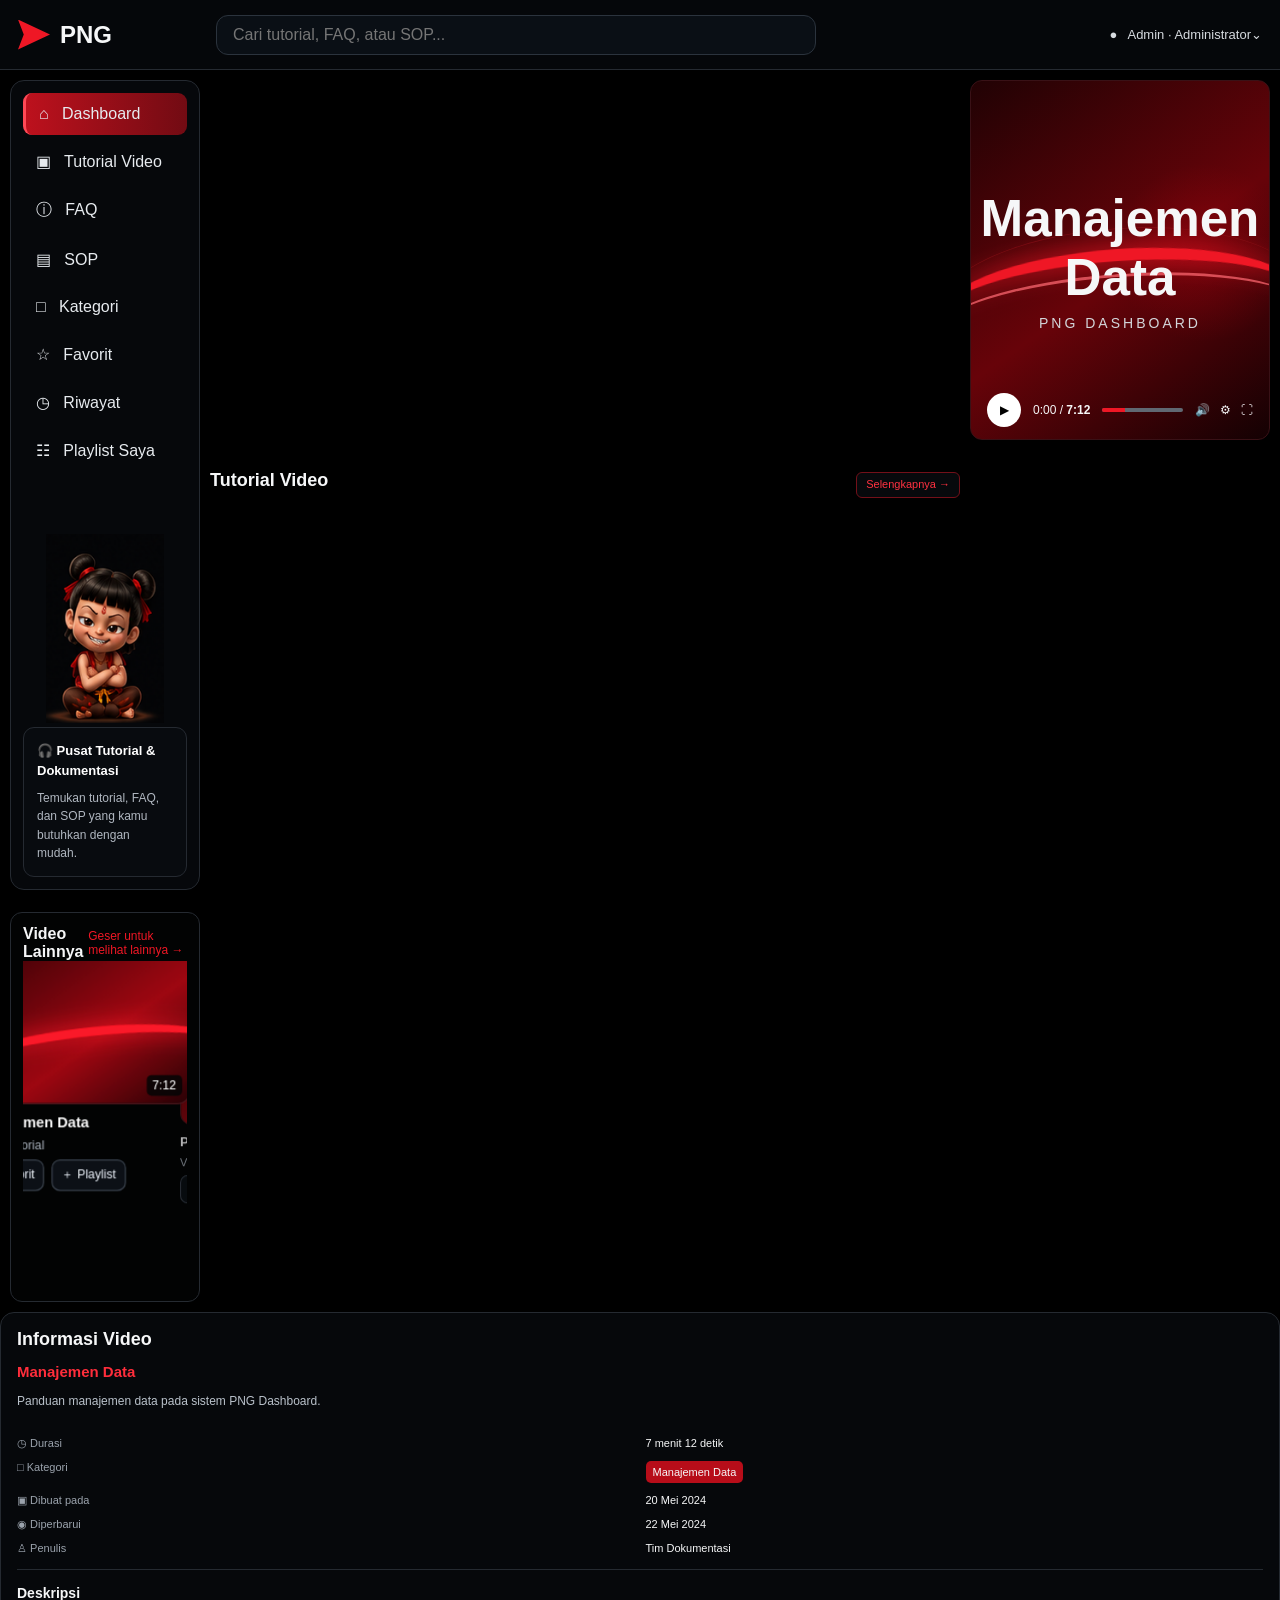
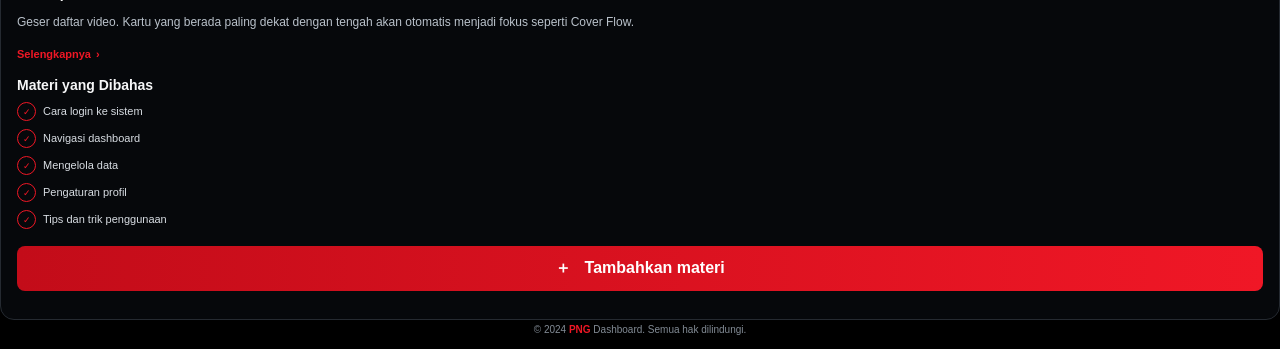
==== commit 8daa48b5: "Add files via upload" ====
--- a/index[1].html
+++ b/index[1].html
@@ -50,7 +50,7 @@
 .main{padding:13px;overflow:hidden}
 .main-head{display:flex;justify-content:space-between;align-items:center}
 .main-head h2{font-size:18px;margin:2px 0 12px}
-.back{border:1px solid #731019;color:#ff3140;background:#07090c;border-radius:8px;padding:8px 12px}
+.main-btn{border:1px solid #731019;color:#ff3140;background:#07090c;border-radius:6px;padding:5px 9px;font-size:11px;line-height:1.2;cursor:pointer;white-space:nowrap;transition:.15s}.main-btn:hover{background:#19070a;border-color:#d31825}
 
 .player{
   height:360px;position:relative;overflow:hidden;border-radius:12px;border:1px solid #391116;
@@ -232,11 +232,10 @@
     </div>
   </aside>
 
-  <main class="main">
-    <div id="dashboard" class="page-view active">
-    <div class="main-head">
-      <h2>Tutorial Video</h2>
-    </div>
+ <div class="main-head">
+  <h2>Tutorial Video</h2>
+  <button class="main-btn" id="btnSelengkapnya">Selengkapnya →</button>
+</div>
 
     <section class="player">
       <div class="wave"></div><div class="wave2"></div><div class="wave3"></div>
@@ -623,11 +622,14 @@
   materialList.innerHTML=items.map((m,idx)=>`
     <div class="material-item">
       <div><strong>${m.title}</strong><small>${m.fileName}</small></div>
-      <button class="material-remove" type="button" data-i="${idx}">Hapus</button>
+      <div style="display:flex;gap:6px;align-items:center">
+        <a href="${m.url}" download="${m.fileName}" class="mini-btn" style="text-decoration:none">Unduh</a>
+        <button class="material-remove" type="button" data-i="${idx}">Hapus</button>
+      </div>
     </div>`).join("");
   materialList.querySelectorAll(".material-remove").forEach(b=>b.addEventListener("click",()=>{
     const i=+b.dataset.i;
-    materialsByVideo[active].splice(i,1);
+    const removed=materialsByVideo[active].splice(i,1)[0]; if(removed&&removed.url)URL.revokeObjectURL(removed.url);
     renderMaterials();
     say("Materi dihapus");
   }));
@@ -646,13 +648,19 @@
 if(addMaterialBtn)addMaterialBtn.addEventListener("click",openMaterialModal);
 if(materialCancel)materialCancel.addEventListener("click",closeMaterialModal);
 if(materialModal)materialModal.addEventListener("click",e=>{if(e.target===materialModal)closeMaterialModal()});
+document.addEventListener("keydown",e=>{
+  if(!materialModal || !materialModal.classList.contains("show"))return;
+  if(e.key==="Escape")closeMaterialModal();
+  if(e.key==="Enter" && document.activeElement!==materialFile)materialSave.click();
+});
 if(materialSave)materialSave.addEventListener("click",()=>{
   const title=materialTitle.value.trim();
   const file=materialFile.files[0];
   if(!title){say("Isi judul materi dulu");return}
   if(!file){say("Pilih file materi dulu");return}
   if(!materialsByVideo[active])materialsByVideo[active]=[];
-  materialsByVideo[active].push({title,fileName:file.name});
+  const url=URL.createObjectURL(file);
+  materialsByVideo[active].push({title,fileName:file.name,url,file});
   closeMaterialModal();
   renderMaterials();
   say("Materi ditambahkan");
@@ -664,6 +672,14 @@
   renderMaterials();
 };
 renderMaterials();
+
+
+const btnSelengkapnya=document.getElementById("btnSelengkapnya");
+if(btnSelengkapnya){
+  btnSelengkapnya.addEventListener("click",()=>{
+    showPage("tutorial");
+  });
+}
 
 </script>
 <div class="toast" id="toast"></div>
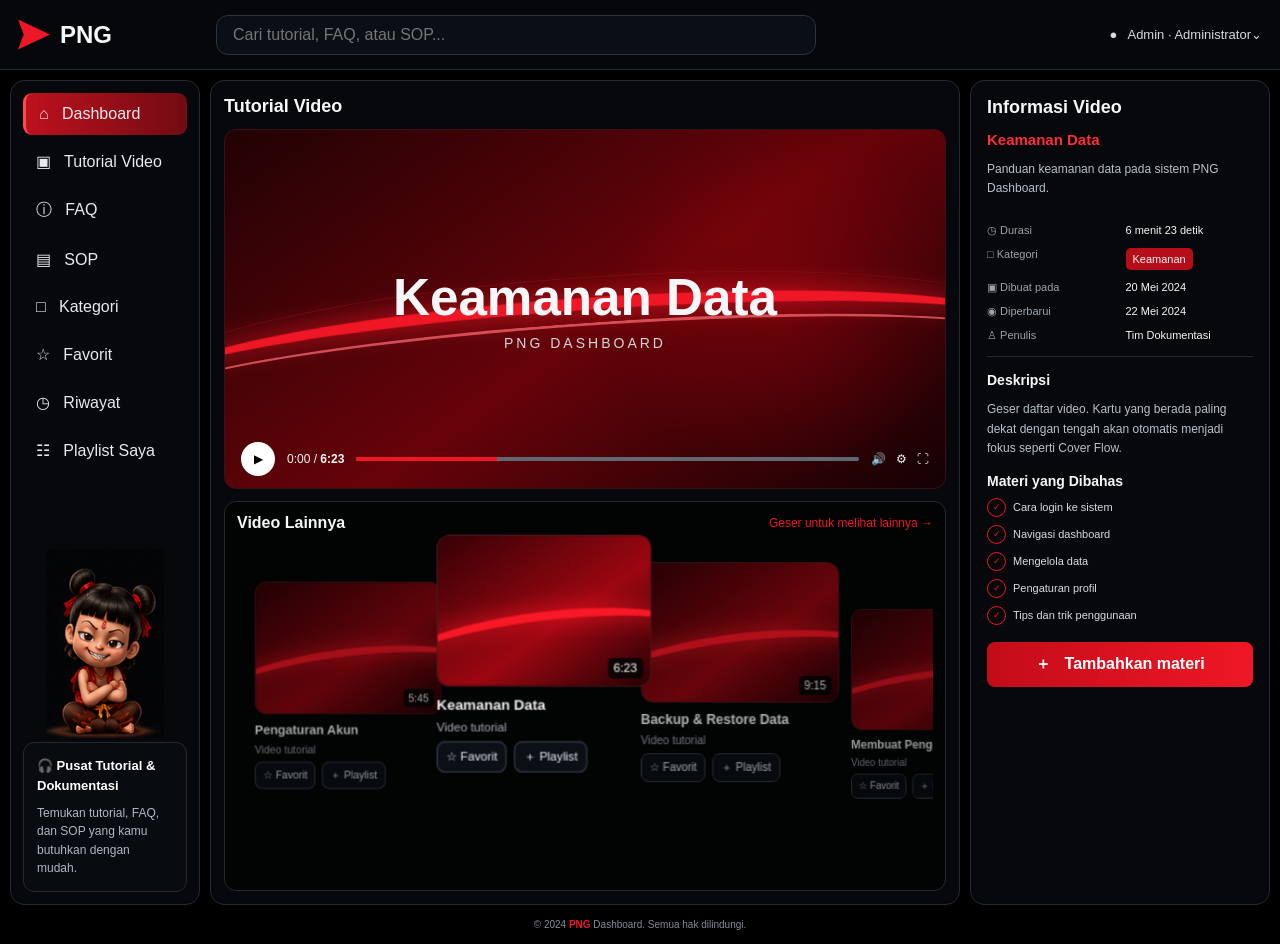
==== commit 33f1d6c6: "Add files via upload" ====
--- a/index[1].html
+++ b/index[1].html
@@ -50,7 +50,7 @@
 .main{padding:13px;overflow:hidden}
 .main-head{display:flex;justify-content:space-between;align-items:center}
 .main-head h2{font-size:18px;margin:2px 0 12px}
-.main-btn{border:1px solid #731019;color:#ff3140;background:#07090c;border-radius:6px;padding:5px 9px;font-size:11px;line-height:1.2;cursor:pointer;white-space:nowrap;transition:.15s}.main-btn:hover{background:#19070a;border-color:#d31825}
+.back{border:1px solid #731019;color:#ff3140;background:#07090c;border-radius:8px;padding:8px 12px}
 
 .player{
   height:360px;position:relative;overflow:hidden;border-radius:12px;border:1px solid #391116;
@@ -176,30 +176,8 @@
 .toast{position:fixed;right:18px;bottom:18px;background:#11161c;border:1px solid #333b46;color:#fff;padding:10px 13px;border-radius:9px;font-size:11px;z-index:200;opacity:0;transform:translateY(8px);pointer-events:none;transition:.18s}
 .toast.show{opacity:1;transform:none}
 
-.more-info-wrap{margin:8px 0 13px}
-.more-info-toggle{display:inline-flex;align-items:center;gap:5px;border:0;background:transparent;color:var(--red);padding:0;font-size:11px;font-weight:700;cursor:pointer}
-.more-info-toggle:hover{text-decoration:underline}
-.more-info-text{display:none;margin:8px 0 0;color:#aeb6c0;font-size:11px;line-height:1.65}
-.more-info-text.open{display:block}
-.more-info-toggle .chev{display:inline-block;transition:transform .18s ease}
-.more-info-toggle.open .chev{transform:rotate(90deg)}
-
-
-.material-modal{position:fixed;inset:0;background:#000a;display:none;align-items:center;justify-content:center;padding:18px;z-index:300}
-.material-modal.show{display:flex}
-.material-box{width:min(460px,100%);background:#090c10;border:1px solid #303640;border-radius:14px;padding:18px;box-shadow:0 24px 70px #000}
-.material-box h3{margin:0 0 12px;font-size:16px}
-.material-field{display:grid;gap:6px;margin-bottom:12px}
-.material-field label{font-size:11px;color:#aeb6c0}
-.material-field input{width:100%;background:#05070a;border:1px solid #2c333c;border-radius:9px;color:white;padding:10px 11px}
-.material-actions{display:flex;justify-content:flex-end;gap:8px;margin-top:14px}
-.material-actions button{border-radius:8px;padding:9px 12px}
-.material-cancel{border:1px solid #353c46;background:#0b0f14;color:#dce1e7}
-.material-save{border:0;background:linear-gradient(90deg,#c30c19,#f01726);color:white;font-weight:700}
-.material-list{display:grid;gap:8px;margin-top:12px}
-.material-item{display:flex;justify-content:space-between;gap:10px;align-items:center;border:1px solid #252a31;background:#080b0f;border-radius:9px;padding:9px 10px}
-.material-item strong{font-size:11px}.material-item small{display:block;color:#929ba6;margin-top:2px}
-.material-remove{border:0;background:transparent;color:#ff4a56;font-size:11px;cursor:pointer}
+/* ===== TAMBAH KONTEN ===== */
+.content-page-head{display:flex;align-items:flex-start;gap:12px;margin-bottom:18px}.content-page-head h2{margin:0 0 5px}.content-back{width:34px;height:34px;border:1px solid #303640;border-radius:7px;background:#090c10;color:white}.content-tabs{display:flex;gap:28px;border-bottom:1px solid var(--line);margin-bottom:14px}.content-tab{border:0;background:transparent;color:#9da5ae;padding:11px 3px;font-size:12px;font-weight:600;border-bottom:2px solid transparent}.content-tab.active{color:#ff2837;border-color:#ef1725}.content-tab-page{display:none}.content-tab-page.active{display:block}.content-editor-layout{display:grid;grid-template-columns:minmax(0,1.25fr) minmax(280px,.75fr);gap:12px}.video-editor-layout{display:grid;grid-template-columns:minmax(330px,1.15fr) minmax(280px,.8fr) 240px;gap:12px}.content-editor-box,.content-preview-box,.video-guide{background:#080b0f;border:1px solid var(--line);border-radius:12px;padding:16px}.content-editor-box h3,.content-preview-box h3,.video-guide h3{margin:0 0 17px;font-size:14px}.editor-field{display:grid;gap:7px;margin-bottom:15px}.editor-field label{color:#dce1e7;font-size:11px;font-weight:600}.editor-field label b{color:#ef1725}.editor-field input,.editor-field select,.editor-field textarea{width:100%;color:white;background:#090d12;border:1px solid #303741;border-radius:7px;padding:10px 11px;outline:none}.editor-field input:focus,.editor-field select:focus,.editor-field textarea:focus{border-color:#a8121c}.editor-field select option{background:#090d12}.small-textarea{min-height:90px;resize:vertical}.material-textarea{min-height:260px;resize:vertical;border-top-left-radius:0!important;border-top-right-radius:0!important}.editor-two{display:grid;grid-template-columns:1fr 1fr;gap:12px}.text-toolbar{display:flex;background:#0b0f14;border:1px solid #303741;border-bottom:0;border-radius:7px 7px 0 0}.text-toolbar button{width:35px;height:34px;border:0;border-right:1px solid #252b33;color:#dce2e8;background:transparent}.upload-box{min-height:115px;display:flex!important;flex-direction:column;align-items:center;justify-content:center;gap:6px;border:1px dashed #505965!important;border-radius:9px;cursor:pointer;color:#dce1e7}.upload-box strong{color:#ef1725;font-size:28px}.upload-box span{font-size:11px}.upload-box small{color:#89939d;font-size:9px}.article-preview{padding:17px;border:1px solid #282f38;border-radius:10px;min-height:430px}.preview-category{display:inline-block;padding:4px 7px;background:#780b13;color:#ff5a65;border-radius:5px;font-size:9px}.article-preview h2{margin:14px 0 9px;font-size:21px}.article-preview p{color:#aeb6c0;line-height:1.65;font-size:11px}.preview-divider{height:1px;background:#252b32;margin:18px 0}.preview-article-text{color:#c0c7ce;font-size:11px;line-height:1.8;white-space:pre-wrap}.video-thumb-preview{height:175px;display:flex;flex-direction:column;justify-content:center;align-items:center;gap:6px;border:1px dashed #8c1720;border-radius:9px;background-size:cover;background-position:center}.video-thumb-preview span{color:#ef1725;font-size:28px}.video-thumb-preview small{color:#8f99a3}.video-fake-player{height:180px;margin-top:14px;position:relative;overflow:hidden;border:1px solid #381015;border-radius:9px;background:radial-gradient(circle at 75% 50%,#630912,#180205 60%)}.video-fake-player button{position:absolute;left:50%;top:50%;transform:translate(-50%,-50%);width:55px;height:55px;border:0;border-radius:50%;background:#ffffff30;color:white;font-size:20px;z-index:4}.video-info-heading{margin-top:17px!important;color:#ef1725}.video-preview-info{display:grid;grid-template-columns:90px 1fr;gap:10px;font-size:10px}.video-preview-info span{color:#8f99a3}.video-preview-info b{font-weight:500}.video-guide h3{color:#ef1725}.guide-item{padding:14px 0;border-bottom:1px solid #222831}.guide-item b{font-size:11px}.guide-item p{margin:6px 0 0;color:#919aa5;font-size:10px;line-height:1.6}.content-save-bar{display:flex;justify-content:center;gap:10px;padding:14px;margin-top:12px;border:1px solid var(--line);border-radius:10px;background:#080b0f}.content-cancel,.content-save{min-width:140px;padding:10px 18px;border-radius:7px}.content-cancel{color:white;background:#090d12;border:1px solid #313841}.content-save{color:white;border:0;font-weight:700;background:linear-gradient(90deg,#a80c16,#ef1725)}@media(max-width:1100px){.video-editor-layout{grid-template-columns:1fr 1fr}.video-guide{grid-column:1/-1}}@media(max-width:760px){.content-editor-layout,.video-editor-layout,.editor-two{grid-template-columns:1fr}.video-guide{grid-column:auto}}
 
 </style>
 </head>
@@ -232,10 +210,11 @@
     </div>
   </aside>
 
- <div class="main-head">
-  <h2>Tutorial Video</h2>
-  <button class="main-btn" id="btnSelengkapnya">Selengkapnya →</button>
-</div>
+  <main class="main">
+    <div id="dashboard" class="page-view active">
+    <div class="main-head">
+      <h2>Tutorial Video</h2>
+    </div>
 
     <section class="player">
       <div class="wave"></div><div class="wave2"></div><div class="wave3"></div>
@@ -269,6 +248,67 @@
     <div id="favorit" class="page-view simple-page"><h2>Favorit</h2><p class="lead">Tutorial yang kamu simpan akan tampil di sini.</p><div class="content-box"><h3>Belum ada favorit</h3><p>Nanti kita bisa tambahkan tombol bintang pada setiap tutorial.</p></div></div>
     <div id="riwayat" class="page-view simple-page"><h2>Riwayat</h2><p class="lead">Daftar tutorial yang terakhir dibuka.</p><div class="content-box"><h3>Manajemen Data</h3><p>Terakhir dilihat • 7 menit 12 detik</p></div></div>
     <div id="playlist" class="page-view simple-page"><h2>Playlist Saya</h2><p class="lead">Kumpulan tutorial pilihanmu.</p><div class="content-box"><h3>Playlist masih kosong</h3><p>Nanti tutorial bisa ditambahkan ke playlist dari halaman video.</p></div></div>
+
+    <div id="tambah-konten" class="page-view simple-page">
+      <div class="content-page-head">
+        <button class="content-back" id="contentBack" type="button">←</button>
+        <div><h2>Tambah Konten</h2><p class="lead">Tambahkan materi tulisan atau video tutorial baru.</p></div>
+      </div>
+      <div class="content-tabs">
+        <button class="content-tab active" data-content-tab="materi" type="button">Tambah Materi</button>
+        <button class="content-tab" data-content-tab="video" type="button">Tambah Video</button>
+      </div>
+
+      <div id="tab-materi" class="content-tab-page active">
+        <div class="content-editor-layout">
+          <section class="content-editor-box">
+            <h3>Informasi Materi</h3>
+            <div class="editor-field"><label>Judul Materi <b>*</b></label><input id="materialPageTitle" type="text" placeholder="Masukkan judul materi"></div>
+            <div class="editor-field"><label>Kategori <b>*</b></label><select id="materialPageCategory"><option value="">Pilih kategori</option><option>Login</option><option>Manajemen Data</option><option>Akun</option><option>Keamanan</option><option>Backup</option><option>Dashboard</option></select></div>
+            <div class="editor-field"><label>Ringkasan</label><textarea id="materialSummary" class="small-textarea" placeholder="Tuliskan ringkasan materi..."></textarea></div>
+            <div class="editor-field"><label>Isi Materi <b>*</b></label><div class="text-toolbar"><button type="button"><b>B</b></button><button type="button"><i>I</i></button><button type="button"><u>U</u></button><button type="button">☷</button><button type="button">🔗</button></div><textarea id="materialContent" class="material-textarea" placeholder="Tulis materi lengkap di sini..."></textarea></div>
+            <div class="editor-field"><label>File Pendukung</label><input id="materialAttachment" type="file" accept=".pdf,.doc,.docx,.ppt,.pptx,.xls,.xlsx,.txt"></div>
+          </section>
+          <aside class="content-preview-box">
+            <h3>Preview Materi</h3>
+            <div class="article-preview"><span class="preview-category" id="previewMaterialCategory">Kategori</span><h2 id="previewMaterialTitle">Judul Materi</h2><p id="previewMaterialSummary">Ringkasan materi akan tampil di sini.</p><div class="preview-divider"></div><div class="preview-article-text" id="previewMaterialContent">Isi materi yang ditulis akan muncul sebagai preview di bagian ini.</div></div>
+          </aside>
+        </div>
+        <div class="content-save-bar"><button class="content-cancel" id="cancelMaterial" type="button">Batal</button><button class="content-save" id="saveMaterial" type="button">▣ &nbsp; Simpan Materi</button></div>
+      </div>
+
+      <div id="tab-video" class="content-tab-page">
+        <div class="video-editor-layout">
+          <section class="content-editor-box">
+            <h3>Informasi Video</h3>
+            <div class="editor-field"><label>Judul Video <b>*</b></label><input id="newVideoTitle" type="text" placeholder="Masukkan judul video tutorial"></div>
+            <div class="editor-field"><label>Kategori <b>*</b></label><select id="newVideoCategory"><option value="">Pilih kategori</option><option>Login</option><option>Manajemen Data</option><option>Akun</option><option>Keamanan</option><option>Backup</option><option>Dashboard</option></select></div>
+            <div class="editor-field"><label>Deskripsi Video</label><textarea id="newVideoDescription" class="small-textarea" maxlength="500" placeholder="Tuliskan deskripsi singkat tentang video..."></textarea></div>
+            <div class="editor-two"><div class="editor-field"><label>Durasi Video</label><input id="newVideoDuration" type="text" placeholder="Contoh: 05:30"></div><div class="editor-field"><label>Bahasa</label><select id="newVideoLanguage"><option>Indonesia</option><option>English</option></select></div></div>
+            <div class="editor-field"><label>Thumbnail Video</label><label class="upload-box" for="newVideoThumbnail"><strong>▧</strong><span>Klik untuk upload thumbnail</span><small>JPG atau PNG</small></label><input id="newVideoThumbnail" type="file" accept="image/png,image/jpeg" hidden></div>
+            <div class="editor-field"><label>Upload Video</label><label class="upload-box" for="newVideoFile"><strong>⇧</strong><span>Klik untuk memilih video</span><small>MP4, MOV, AVI atau MKV</small></label><input id="newVideoFile" type="file" accept="video/*" hidden></div>
+            <div class="editor-field"><label>Link Video</label><input id="newVideoUrl" type="url" placeholder="YouTube / Vimeo / link lainnya"></div>
+            <div class="editor-field"><label>Tag</label><input id="newVideoTags" type="text" placeholder="login, akun, keamanan"></div>
+          </section>
+          <section class="content-preview-box">
+            <h3>Preview Video</h3>
+            <div class="video-thumb-preview" id="videoThumbPreview"><span>▧</span><strong>Preview Thumbnail</strong><small>Thumbnail video akan muncul di sini</small></div>
+            <div class="video-fake-player"><div class="wave"></div><div class="wave2"></div><button type="button">▶</button></div>
+            <h3 class="video-info-heading">Informasi Video</h3>
+            <div class="video-preview-info"><span>Judul</span><b id="previewVideoTitle">-</b><span>Kategori</span><b id="previewVideoCategory">-</b><span>Durasi</span><b id="previewVideoDuration">-</b></div>
+          </section>
+          <aside class="video-guide">
+            <h3>ⓘ &nbsp; Panduan Tambah Video</h3>
+            <div class="guide-item"><b>1. Informasi Video</b><p>Lengkapi judul, kategori, deskripsi dan durasi video.</p></div>
+            <div class="guide-item"><b>2. Upload Video</b><p>Pilih file video atau gunakan link video yang tersedia.</p></div>
+            <div class="guide-item"><b>3. Thumbnail</b><p>Gunakan gambar yang jelas dan sesuai dengan isi tutorial.</p></div>
+            <div class="guide-item"><b>4. Publikasi</b><p>Periksa kembali informasi sebelum menyimpan video.</p></div>
+          </aside>
+        </div>
+        <div class="content-save-bar"><button class="content-cancel" id="cancelVideo" type="button">Batal</button><button class="content-save" id="saveVideo" type="button">▣ &nbsp; Simpan Video</button></div>
+      </div>
+    </div>
+
   </main>
 
   <aside class="info">
@@ -284,14 +324,6 @@
     </div>
     <h3>Deskripsi</h3>
     <p class="desc">Geser daftar video. Kartu yang berada paling dekat dengan tengah akan otomatis menjadi fokus seperti Cover Flow.</p>
-    <div class="more-info-wrap">
-      <button class="more-info-toggle" id="moreInfoToggle" type="button" aria-expanded="false">
-        Selengkapnya <span class="chev">›</span>
-      </button>
-      <p class="more-info-text" id="moreInfoText">
-        Video ini berisi penjelasan lebih lengkap mengenai langkah penggunaan fitur yang sedang dipilih. Ikuti tahapan secara berurutan agar proses lebih mudah dipahami.
-      </p>
-    </div>
     <h3>Materi yang Dibahas</h3>
     <div class="topics">
       <span>Cara login ke sistem</span>
@@ -300,12 +332,13 @@
       <span>Pengaturan profil</span>
       <span>Tips dan trik penggunaan</span>
     </div>
-    <button class="download" id="addMaterialBtn">＋ &nbsp; Tambahkan materi</button><div class="material-list" id="materialList"></div>
+    <button class="download" id="addMaterialBtn" type="button">＋ &nbsp; Tambahkan materi</button>
   </aside>
 </div>
 
 <footer>© 2024 <b>PNG</b> Dashboard. Semua hak dilindungi.</footer>
 
+<div class="toast" id="toast"></div>
 <script>
 const videos=[
   ["Cara Login ke Sistem","6:12","6 menit 12 detik","Login"],
@@ -595,111 +628,30 @@
   if(/Unduh Materi/i.test(b.textContent))b.addEventListener("click",()=>say("Materi pendukung siap dihubungkan ke file PDF nanti."));
 });
 
-const moreInfoToggle=document.getElementById("moreInfoToggle");
-const moreInfoText=document.getElementById("moreInfoText");
-if(moreInfoToggle&&moreInfoText){
-  moreInfoToggle.addEventListener("click",()=>{
-    const open=moreInfoText.classList.toggle("open");
-    moreInfoToggle.classList.toggle("open",open);
-    moreInfoToggle.setAttribute("aria-expanded",open?"true":"false");
-    moreInfoToggle.firstChild.nodeValue=open?"Tutup ":"Selengkapnya ";
-  });
-}
-
-
+/* ===== TAMBAH KONTEN ===== */
 const addMaterialBtn=document.getElementById("addMaterialBtn");
-const materialModal=document.getElementById("materialModal");
-const materialTitle=document.getElementById("materialTitle");
-const materialFile=document.getElementById("materialFile");
-const materialCancel=document.getElementById("materialCancel");
-const materialSave=document.getElementById("materialSave");
-const materialList=document.getElementById("materialList");
-const materialsByVideo={};
-
-function renderMaterials(){
-  if(!materialList)return;
-  const items=materialsByVideo[active]||[];
-  materialList.innerHTML=items.map((m,idx)=>`
-    <div class="material-item">
-      <div><strong>${m.title}</strong><small>${m.fileName}</small></div>
-      <div style="display:flex;gap:6px;align-items:center">
-        <a href="${m.url}" download="${m.fileName}" class="mini-btn" style="text-decoration:none">Unduh</a>
-        <button class="material-remove" type="button" data-i="${idx}">Hapus</button>
-      </div>
-    </div>`).join("");
-  materialList.querySelectorAll(".material-remove").forEach(b=>b.addEventListener("click",()=>{
-    const i=+b.dataset.i;
-    const removed=materialsByVideo[active].splice(i,1)[0]; if(removed&&removed.url)URL.revokeObjectURL(removed.url);
-    renderMaterials();
-    say("Materi dihapus");
-  }));
-}
-function openMaterialModal(){
-  materialTitle.value="";
-  materialFile.value="";
-  materialModal.classList.add("show");
-  materialModal.setAttribute("aria-hidden","false");
-  setTimeout(()=>materialTitle.focus(),30);
-}
-function closeMaterialModal(){
-  materialModal.classList.remove("show");
-  materialModal.setAttribute("aria-hidden","true");
-}
-if(addMaterialBtn)addMaterialBtn.addEventListener("click",openMaterialModal);
-if(materialCancel)materialCancel.addEventListener("click",closeMaterialModal);
-if(materialModal)materialModal.addEventListener("click",e=>{if(e.target===materialModal)closeMaterialModal()});
-document.addEventListener("keydown",e=>{
-  if(!materialModal || !materialModal.classList.contains("show"))return;
-  if(e.key==="Escape")closeMaterialModal();
-  if(e.key==="Enter" && document.activeElement!==materialFile)materialSave.click();
-});
-if(materialSave)materialSave.addEventListener("click",()=>{
-  const title=materialTitle.value.trim();
-  const file=materialFile.files[0];
-  if(!title){say("Isi judul materi dulu");return}
-  if(!file){say("Pilih file materi dulu");return}
-  if(!materialsByVideo[active])materialsByVideo[active]=[];
-  const url=URL.createObjectURL(file);
-  materialsByVideo[active].push({title,fileName:file.name,url,file});
-  closeMaterialModal();
-  renderMaterials();
-  say("Materi ditambahkan");
-});
-
-const prevSetInfo2=setInfo;
-setInfo=function(i){
-  prevSetInfo2(i);
-  renderMaterials();
-};
-renderMaterials();
-
-
-const btnSelengkapnya=document.getElementById("btnSelengkapnya");
-if(btnSelengkapnya){
-  btnSelengkapnya.addEventListener("click",()=>{
-    showPage("tutorial");
-  });
-}
+const contentBack=document.getElementById("contentBack");
+const contentTabs=[...document.querySelectorAll(".content-tab")];
+const contentTabPages=[...document.querySelectorAll(".content-tab-page")];
+function openContentTab(name){showPage("tambah-konten");contentTabs.forEach(tab=>tab.classList.toggle("active",tab.dataset.contentTab===name));contentTabPages.forEach(page=>page.classList.toggle("active",page.id==="tab-"+name));}
+if(addMaterialBtn)addMaterialBtn.addEventListener("click",()=>openContentTab("materi"));
+contentTabs.forEach(tab=>tab.addEventListener("click",()=>openContentTab(tab.dataset.contentTab)));
+if(contentBack)contentBack.addEventListener("click",()=>showPage("dashboard"));
+const materialPageTitle=document.getElementById("materialPageTitle"),materialPageCategory=document.getElementById("materialPageCategory"),materialSummary=document.getElementById("materialSummary"),materialContent=document.getElementById("materialContent");
+if(materialPageTitle)materialPageTitle.addEventListener("input",()=>document.getElementById("previewMaterialTitle").textContent=materialPageTitle.value||"Judul Materi");
+if(materialPageCategory)materialPageCategory.addEventListener("change",()=>document.getElementById("previewMaterialCategory").textContent=materialPageCategory.value||"Kategori");
+if(materialSummary)materialSummary.addEventListener("input",()=>document.getElementById("previewMaterialSummary").textContent=materialSummary.value||"Ringkasan materi akan tampil di sini.");
+if(materialContent)materialContent.addEventListener("input",()=>document.getElementById("previewMaterialContent").textContent=materialContent.value||"Isi materi yang ditulis akan muncul sebagai preview.");
+const newVideoTitle=document.getElementById("newVideoTitle"),newVideoCategory=document.getElementById("newVideoCategory"),newVideoDuration=document.getElementById("newVideoDuration"),newVideoThumbnail=document.getElementById("newVideoThumbnail");
+if(newVideoTitle)newVideoTitle.addEventListener("input",()=>document.getElementById("previewVideoTitle").textContent=newVideoTitle.value||"-");
+if(newVideoCategory)newVideoCategory.addEventListener("change",()=>document.getElementById("previewVideoCategory").textContent=newVideoCategory.value||"-");
+if(newVideoDuration)newVideoDuration.addEventListener("input",()=>document.getElementById("previewVideoDuration").textContent=newVideoDuration.value||"-");
+if(newVideoThumbnail)newVideoThumbnail.addEventListener("change",()=>{const file=newVideoThumbnail.files[0];if(!file)return;const reader=new FileReader();reader.onload=e=>{const preview=document.getElementById("videoThumbPreview");preview.style.backgroundImage=`url("${e.target.result}")`;preview.innerHTML="";};reader.readAsDataURL(file);});
+const cancelMaterial=document.getElementById("cancelMaterial"),cancelVideo=document.getElementById("cancelVideo");
+if(cancelMaterial)cancelMaterial.addEventListener("click",()=>showPage("dashboard"));if(cancelVideo)cancelVideo.addEventListener("click",()=>showPage("dashboard"));
+const saveMaterial=document.getElementById("saveMaterial");if(saveMaterial)saveMaterial.addEventListener("click",()=>{const title=materialPageTitle.value.trim(),category=materialPageCategory.value,content=materialContent.value.trim();if(!title){say("Judul materi belum diisi.");return}if(!category){say("Pilih kategori materi.");return}if(!content){say("Isi materi belum ditulis.");return}say("Materi berhasil disimpan.");});
+const saveVideo=document.getElementById("saveVideo");if(saveVideo)saveVideo.addEventListener("click",()=>{const title=newVideoTitle.value.trim(),category=newVideoCategory.value;if(!title){say("Judul video belum diisi.");return}if(!category){say("Pilih kategori video.");return}say("Video berhasil disimpan.");});
 
 </script>
-<div class="toast" id="toast"></div>
-<div class="material-modal" id="materialModal" aria-hidden="true">
-  <div class="material-box">
-    <h3>Tambahkan Materi</h3>
-    <div class="material-field">
-      <label for="materialTitle">Judul materi</label>
-      <input id="materialTitle" type="text" placeholder="Contoh: Panduan Manajemen Data">
-    </div>
-    <div class="material-field">
-      <label for="materialFile">Pilih file</label>
-      <input id="materialFile" type="file" accept=".pdf,.doc,.docx,.ppt,.pptx,.xls,.xlsx,.txt">
-    </div>
-    <div class="material-actions">
-      <button class="material-cancel" id="materialCancel" type="button">Batal</button>
-      <button class="material-save" id="materialSave" type="button">Simpan</button>
-    </div>
-  </div>
-</div>
-
 </body>
 </html>
